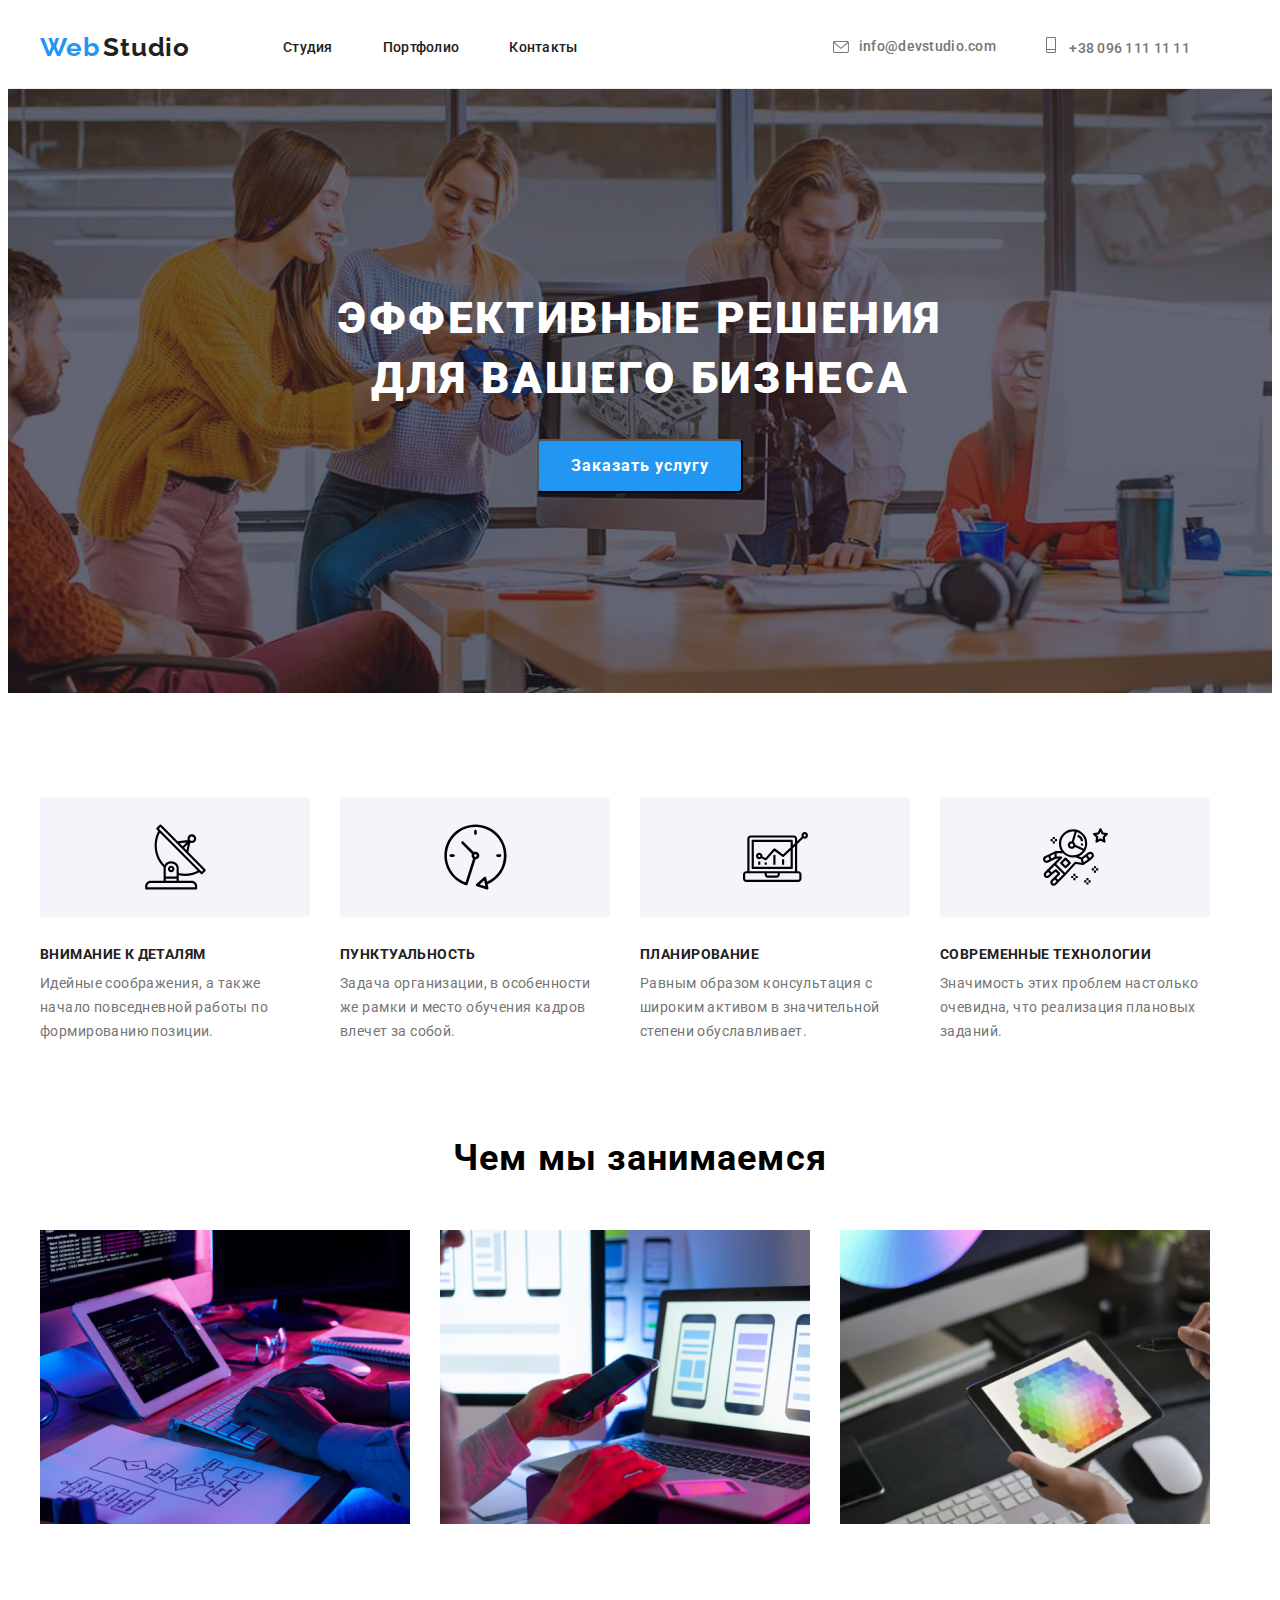
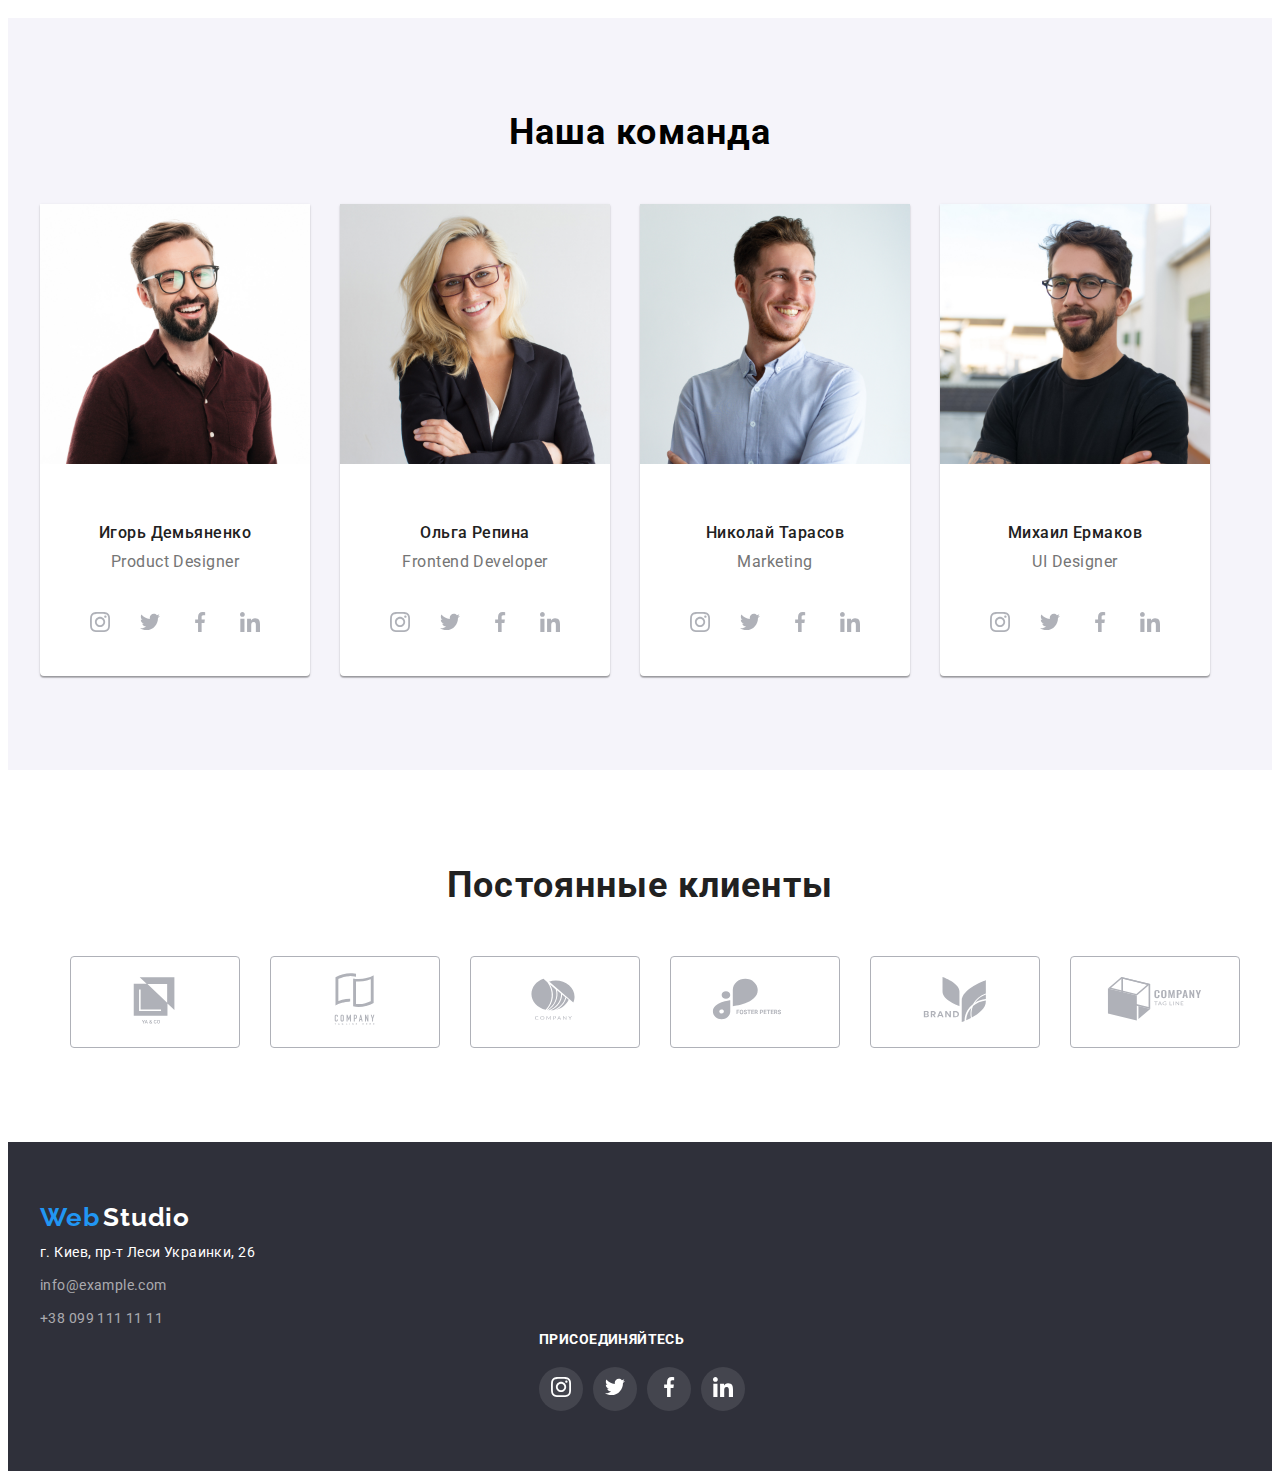
==== index.html @ 41d2df12 "Update index.html" ====
<!DOCTYPE html>
<html lang="en">

<head>
    <meta charset="UTF-8">
    <meta http-equiv="X-UA-Compatible" content="IE=edge">
    <meta name="viewport" content="width=device-width, initial-scale=1.0">
    <title>Document</title>
    <link rel="preconnect" href="https://fonts.googleapis.com">
    <link rel="preconnect" href="https://fonts.gstatic.com" crossorigin>
    <link
        href="https://fonts.googleapis.com/css2?family=Raleway:wght@700&family=Roboto:wght@400;500;700;900&display=swap"
        rel="stylesheet">
    <link rel="stylesheet" href="https://cdnjs.cloudflare.com/ajax/libs/modern-normalize/1.1.0/modern-normalize.min.css"
        integrity="sha512-wpPYUAdjBVSE4KJnH1VR1HeZfpl1ub8YT/NKx4PuQ5NmX2tKuGu6U/JRp5y+Y8XG2tV+wKQpNHVUX03MfMFn9Q=="
        crossorigin="anonymous" referrerpolicy="no-referrer" />
    <link rel="stylesheet" href="./css/styles.css">
</head>

<body>
    <header class="header ">
        <div class="container header-container">
            <nav class="header-nav">
                <a class="link" href="">
                    <div class="header-logo">
                        <span class="header-logo-web">Web</span>
                        <span class="header-logo-studio">Studio</span>
                    </div>
                </a>
                <ul class="header-list list">
                    <li class="header-item"><a class="header-link link" href="">Студия</a></li>
                    <li class="header-item"><a class="header-link link" href="./portfolio.html">Портфолио</a></li>
                    <li class="header-item"><a class="header-link link" href="">Контакты</a></li>
                </ul>

            </nav>
            <ul class="header-contacts-link list">
                <li><a class="header-contacts-link link " href="mailto:info@devstudio.com">
                    <svg class="contact-icon" width="16" height="12">
                        <use href="./images/sprite.svg#icon-mail"></use>
                    </svg>
                    info@devstudio.com</a></li>
                
                <li><a class="header-contacts-link" href="tel:+380961111111"></a>
                    <svg class="contact-icon" width="10" height="16">
                        <use href="./images/sprite.svg#icon-phone"></use>
                    </svg>
                    +38 096 111 11 11</li>
            </ul>
        </div>
    </header>
    <main>
        <section class="hero">
            <div class="container">
            <h1 class="hero-title">Эффективные решения для вашего бизнеса</h1>
            <button class="header-btn btn" type="button">Заказать услугу</button>
            </div>
        </section>

        <section class="section">
            <div class="container">
            <ul class="feature-list list" >
                <li class="feature-item ">
                    <div class="icon-border">
                     <svg class="feature-icon" width="65" height="70">
                      <use href="./images/sprite.svg#icon-antenna"></use>
                       </svg>
                    </div>
                    
                    
                    <h3 class="section-title ">Внимание к деталям</h3>
                    <p class="section-title-list">Идейные соображения, а также начало повседневной работы по
                        формированию позиции.</p>
                </li>
                    
                <li class="feature-item ">
                <div class="icon-border">
                    <svg class="feature-icon" width="65" height="70">
                        <use href="./images/sprite.svg#icon-clock"></use>
                    </svg>
                </div>
                    <h3 class="section-title "">Пунктуальность</h3>
                  <p class=" section-title-list">Задача организации, в особенности же рамки и место обучения кадров
                        влечет за собой.</p>
                </li>
            
                <li class="feature-item ">
                    <div class="icon-border">
                        <svg class="feature-icon" width="65" height="70">
                            <use href="./images/sprite.svg#icon-diagram"></use>
                        </svg>
                    </div>
                    <h3 class="section-title ">Планирование</h3>
                    <p class="section-title-list">Равным образом консультация с широким активом в значительной степени
                        обуславливает.</p>
                </li>
        
                <li class="feature-item ">
                <div class="icon-border">
                    <svg class="feature-icon" width="65" height="70">
                        <use href="./images/sprite.svg#icon-astronaut"></use>
                    </svg>
                </div>
                    <h3 class="section-title ">Современные технологии</h3>
                    <p class="section-title-list">Значимость этих проблем настолько очевидна, что реализация плановых
                        заданий.</p>
                </li>
            </ul>
            </div>
        </section>

        <section class="advant">
            <div class="container">
            <h2 class="advant-title">Чем мы занимаемся</h2>
            <ul class="advant-list list">
                <li class="advant-item"><img src="./images/pagelaptop.jpg" alt="Печатание на клавитуре" width="370"></li>
                <li class="advant-item"><img src="./images/pagephone.jpg" alt="Телефон в руки рядом с ноутбуком" width="370"></li>
                <li class="advant-item"> <img src="./images/pagetablet.jpg" alt="Работа на планшете" width="370"></li>
            </ul>
            </div>
        </section>

        <section class="empl">
            <div class="container">
            <h2 class="empl-title advant-title">Наша команда</h2>
            <ul class="list employee">
                <li class="empl-element">
                    <img src="./images/ihor.jpg" alt="мужчина в очках" width="270">
                    <div class="team">
                    <h3 class="empl-list">Игорь Демьяненко</h3>
                    <p class="empl-item">Product Designer</p>
                    <ul class="social list">
                        <li class="social-logo"> 
                            <a href="" class="social__link">
                                <svg class="socail-svg " width="20px" height="20px">
                                    <use href="./images/sprite.svg#icon-instagram"></use>
                                </svg>
                            </a>
                        </li>
                        <li class="social-logo">
                            <a href="" class="social__link">
                                <svg class="socail-svg" width="20px" height="20px">
                                    <use href="./images/sprite.svg#icon-twitter"></use>
                                </svg>
                            </a>
                        </li>
                        <li class="social-logo">
                            <a href="" class="social__link">
                                <svg class="socail-svg" width="20px" height="20px">
                                    <use class="social-facebook" href="./images/sprite.svg#icon-facebook"></use>
                                </svg>
                            </a>
                        </li>
                        <li class="social-logo">
                            <a href="" class="social__link">
                                <svg class="socail-svg" width="20px" height="20px">
                                    <use href="./images/sprite.svg#icon-linkedin"></use>
                                </svg>
                            </a>
                        </li>
                    </ul>
                    
                    </div>
                </li>
                <li class="empl-element">
                    <img src="./images/olha.jpg" alt="Женщина в очках" width="270">
                    <div class="team">
                    <h3 class="empl-list">Ольга Репина</h3>
                    <p class="empl-item">Frontend Developer</p>
                    <ul class="social list">
                        <li class="social-logo">
                            <a href="" class="social__link">
                                <svg class="socail-svg " width="20px" height="20px">
                                    <use href="./images/sprite.svg#icon-instagram"></use>
                                </svg>
                            </a>
                        </li>
                        <li class="social-logo">
                            <a href="" class="social__link">
                                <svg class="socail-svg" width="20px" height="20px">
                                    <use href="./images/sprite.svg#icon-twitter"></use>
                                </svg>
                            </a>
                        </li>
                        <li class="social-logo">
                            <a href="" class="social__link">
                                <svg class="socail-svg" width="20px" height="20px">
                                    <use class="social-facebook" href="./images/sprite.svg#icon-facebook"></use>
                                </svg>
                            </a>
                        </li>
                        <li class="social-logo">
                            <a href="" class="social__link">
                                <svg class="socail-svg" width="20px" height="20px">
                                    <use href="./images/sprite.svg#icon-linkedin"></use>
                                </svg>
                            </a>
                        </li>
                    </ul>
                    </div>
                </li>
                <li class="empl-element">

                    <img src="./images/nokolai.jpg" alt="Улыбающийся мужчина" width="270">
                <div class="team">
                    <h3 class="empl-list">Николай Тарасов</h3>
                    <p class="empl-item">Marketing</p>
                    <ul class="social list">
                        <li class="social-logo">
                            <a href="" class="social__link">
                                <svg class="socail-svg " width="20px" height="20px">
                                    <use href="./images/sprite.svg#icon-instagram"></use>
                                </svg>
                            </a>
                        </li>
                        <li class="social-logo">
                            <a href="" class="social__link">
                                <svg class="socail-svg" width="20px" height="20px">
                                    <use href="./images/sprite.svg#icon-twitter"></use>
                                </svg>
                            </a>
                        </li>
                        <li class="social-logo">
                            <a href="" class="social__link">
                                <svg class="socail-svg" width="20px" height="20px">
                                    <use class="social-facebook" href="./images/sprite.svg#icon-facebook"></use>
                                </svg>
                            </a>
                        </li>
                        <li class="social-logo">
                            <a href="" class="social__link">
                                <svg class="socail-svg" width="20px" height="20px">
                                    <use href="./images/sprite.svg#icon-linkedin"></use>
                                </svg>
                            </a>
                        </li>
                    </ul>
                </div>
                </li>
                <li class="empl-element">
                    <img src="./images/mihail.jpg" alt="Мужчина в очках и черной футболке" width="270">
                    <div class="team">
                    <h3 class="empl-list">Михаил Ермаков</h3>
                    <p class="empl-item">UI Designer</p>
                    <ul class="social list">
                        <li class="social-logo">
                            <a href="" class="social__link">
                                <svg class="socail-svg " width="20px" height="20px">
                                    <use href="./images/sprite.svg#icon-instagram"></use>
                                </svg>
                            </a>
                        </li>
                        <li class="social-logo">
                            <a href="" class="social__link">
                                <svg class="socail-svg" width="20px" height="20px">
                                    <use href="./images/sprite.svg#icon-twitter"></use>
                                </svg>
                            </a>
                        </li>
                        <li class="social-logo">
                            <a href="" class="social__link">
                                <svg class="socail-svg" width="20px" height="20px">
                                    <use class="social-facebook" href="./images/sprite.svg#icon-facebook"></use>
                                </svg>
                            </a>
                        </li>
                        <li class="social-logo">
                            <a href="" class="social__link">
                                <svg class="socail-svg" width="20px" height="20px">
                                    <use href="./images/sprite.svg#icon-linkedin"></use>
                                </svg>
                            </a>
                        </li>
                    </ul>
                </div>
                </li>
            </ul>
           </div>
        </section>
           <div class="container">
              <section class="clients">
                <h2 class="clients-title">Постоянные клиенты</h2>
                <ul class="clients-content list">
                <li class="clients-logo">
                    <a href="" class="clients-link">
                        <svg class="icon-logo">
                            <use href="./images/sprite.svg#icon-ya"></use>
                        </svg>
                            </a>
                </li>

                <li class="clients-logo">
                    <a href="" class="clients-link">
                        <svg class="icon-logo">
                            <use href="./images/sprite.svg#icon-company"></use>
                        </svg>
                    </a>
                </li>

                <li class="clients-logo">
                    <a href="" class="clients-link">
                        <svg class="icon-logo">
                            <use href="./images/sprite.svg#icon-company2"></use>
                        </svg>
                    </a>
                </li>

                <li class="clients-logo">
                    <a href="" class="clients-link">
                        <svg class="icon-logo">
                            <use href="./images/sprite.svg#icon-foster"></use>
                        </svg>
                    </a>
                </li>

                <li class="clients-logo">
                    <a href="" class="clients-link">
                        <svg class="icon-logo">
                            <use href="./images/sprite.svg#icon-brand"></use>
                        </svg>
                    </a>
                </li>

                <li class="clients-logo">
                    <a href="" class="clients-link">
                        <svg class="icon-logo">
                            <use href="./images/sprite.svg#icon-tag-line"></use>
                        </svg>
                    </a>
                </li>

                  </ul>
            
           </div>
            
    </main>

    <footer class="footer">
     <div class="container">
        <div class="footer-logo">
        <span class="footer-web">Web</span>
        <span class="footer-studio">Studio</span>
    </div>
        <address>
            <ul class="list">
                <li class="footer-list"><a class="address link" href="" :>г. Киев, пр-т Леси Украинки, 26</a></li>
                <li class="footer-list"><a class="footer-contacts link" href="mailto:info@example.com">info@example.com</a></li>
                <li class="footer-list"><a class="footer-contacts href=" tel:+380991111111">+38 099 111 11 11</a></li>
            </ul>
        </address>
        </div>
        <section class="footer-social">
            <div class="container">
                <h3 class="footer-title">Присоединяйтесь</h3>
                <ul class="footer-social-list list">
                    <li class="footer-item">
                        <a href="" class="social__link">
                            <svg class="footer-svg " width="20px" height="20px">
                                <use href="./images/sprite.svg#icon-instagram"></use>
                            </svg>
                        </a>
                    </li>
                    <li class="footer-item">
                        <a href="" class="social__link">
                            <svg class="footer-svg " width="20px" height="20px">
                                <use href="./images/sprite.svg#icon-twitter"></use>
                            </svg>
                        </a>
                    </li>
                    <li class="footer-item">
                        <a href="" class="social__link">
                            <svg class="footer-svg " width="20px" height="20px">
                                <use href="./images/sprite.svg#icon-facebook"></use>
                            </svg>
                        </a>
                    </li>
                    <li class="footer-item">
                        <a href="" class="social__link">
                            <svg class="footer-svg " width="20px" height="20px">
                                <use href="./images/sprite.svg#icon-linkedin"></use>
                            </svg>
                        </a>
                    </li>
        
        
                </ul>
            </div>
        </section>
    </footer>

</body>

</html>
---- css/styles.css ----
:root {
  --primary-title-color: #ffffff;
  --secondary-title-color: #212121;
  --third-title-color: #2f303a;
  --primary-text-color: #757575;
  --secondary-text-color: #212121;
  --third-text-color: rgba(255, 255, 255, 0.6);
  --accent-color: #2196f3;
}

p,
h1,
h2,
h3,
h4,
h5,
h6 {
  margin: 0;
}

ul {
  margin: 0;
  padding-left: 0;
}

img {
  display: block;
  max-width: 100%;
  height: auto;
}

.btn {
  padding-top: 10px;
  padding-bottom: 10px;
  padding-right: 32px;
  padding-left: 32px;
  font-family: Roboto;
  font-style: normal;
  font-weight: bold;
  font-size: 16px;
  line-height: 1.87;
  text-align: center;
  letter-spacing: 0.06em;
  border-radius: 4px;
}

.link {
  text-decoration: none;
}
.list {
  list-style: none;
}
.container {
  width: 1200px;
  margin: 0 auto;
  padding-left: 15px;
  padding-right: 15px;
}
.header {
  border-bottom: 1px solid #ececec;
  padding-top: 24px;
  padding-bottom: 25px;
}

.header-nav {
  display: flex;
  align-items: center;
}

.header-container {
  display: flex;
  align-items: center;
}

.header-list {
  display: flex;
}

.header-item:not(:last-child) {
  margin-right: 50px;
}

.header-contacts-link {
  display: flex;
  align-items: center;
  margin-right: 50px;
  margin-left: auto;
}

.header-logo {
  margin-right: 93px;
}

.header-logo-web {
  font-family: Raleway;
  font-style: normal;
  font-weight: bold;
  font-size: 26px;
  line-height: 1.19;
  letter-spacing: 0.03em;
  color: var(--accent-color);
}

.header-logo-studio {
  font-family: Raleway;
  font-style: normal;
  font-weight: bold;
  font-size: 26px;
  line-height: 1.19;
  letter-spacing: 0.03em;
  color: var(--secondary-title-color);
}

.header-link:hover {
  color: var(--accent-color);
}

.header-link {
  font-family: Roboto;
  font-style: normal;
  font-weight: 500;
  font-size: 14px;
  line-height: 1.14;
  letter-spacing: 0.02em;
  color: var(--secondary-title-color);
}

.header-contacts-link:hover {
  color: var(--accent-color);
}
.header-contacts-link:focus {
  color: var(--accent-color);
}

.header-contacts-link {
  font-family: Roboto;
  font-style: normal;
  font-weight: 500;
  font-size: 14px;
  line-height: 1.14;
  letter-spacing: 0.02em;
  color: var(--primary-text-color);
}

.contact-icon {
  margin-right: 10px;
  fill: #757575;
}

.contact-icon:hover {
  fill: #2196f3;
}

.hero {
  background-image: linear-gradient(
      rgba(47, 48, 58, 0.4),
      rgba(47, 48, 58, 0.4)
    ),
    url(../images/img.jpg);
  background-repeat: no-repeat;
  background-position: center;
  background-size: cover;
  text-align: center;
  padding-top: 200px;
  padding-bottom: 200px;
}

.hero-title {
  text-align: center;
  font-weight: 900;
  max-width: 696px;
  font-family: Roboto;
  font-style: normal;
  font-size: 44px;
  line-height: 1.36;
  letter-spacing: 0.06em;
  text-transform: uppercase;
  color: var(--primary-title-color);
}

.hero-title {
  margin: 0 auto;
  margin-bottom: 30px;
}

.header-btn {
  font-weight: 700px;
  color: var(--primary-title-color);
  background-color: var(--accent-color);
  padding: 10px 32px;
  display: inline-block;
  align-items: center;
  text-align: center;
  margin: 0 auto;
}

.section {
  padding-top: 94px;
  padding-bottom: 94px;
}

.feature-list {
  display: flex;
  align-items: center;
}

.feature-item {
  margin-right: 30px;
  width: 270px;
  margin-top: 10px;
}

.icon-border {
  width: 270px;
  height: 120px;
  background: #f5f4fa;
  border-radius: 4px;
}

.advant {
  padding-bottom: 94px;
}

.advant-title {
  margin-bottom: 50px;
}
.advant-list {
  display: flex;
}

.advant-item {
  margin-right: 30px;
}
.advant-item:nth(:last-child) {
  margin-right: 30px;
}

.section-title {
  font-family: Roboto;
  font-style: normal;
  font-weight: bold;
  font-size: 14px;
  line-height: 1.14;
  letter-spacing: 0.03em;
  text-transform: uppercase;
  color: var(--secondary-title-color);
  margin-right: 30px;
  margin-top: 30px;
}

.section-title-list {
  margin-top: 10px;
  font-family: Roboto;
  font-style: normal;
  font-weight: normal;
  font-size: 14px;
  line-height: 1.71;
  letter-spacing: 0.03em;
  color: var(--primary-text-color);
}

.advant-title {
  font-family: Roboto;
  font-style: normal;
  font-weight: bold;
  font-size: 36px;
  line-height: 1.16;
  text-align: center;
  letter-spacing: 0.03em;
}

.empl {
  background-color: #f5f4fa;
  padding-top: 94px;
  padding-bottom: 94px;
}

.empl-list {
  font-family: Roboto;
  font-style: normal;
  font-weight: 500;
  font-size: 16px;
  line-height: 1.18;
  letter-spacing: 0.03em;
  color: var(--secondary-title-color);
}

.empl-item {
  font-family: Roboto;
  font-style: normal;
  font-weight: normal;
  font-size: 16px;
  line-height: 1.18;
  letter-spacing: 0.03em;
  color: var(--primary-text-color);
}

.employee {
  display: flex;
}

.empl-element {
  margin-right: 30px;
  box-shadow: 0px 2px 1px rgba(0, 0, 0, 0.2), 0px 1px 1px rgba(0, 0, 0, 0.14),
    0px 1px 3px rgba(0, 0, 0, 0.12);
  background-color: #fff;
  border-radius: 0px 0px 4px 4px;
}

.team {
  padding-top: 30px;
  padding-bottom: 30px;
}

.empl-list {
  text-align: center;
  margin-top: 30px;
}

.empl-item {
  text-align: center;
  margin-top: 10px;
  padding-bottom: 30px;
}

.social {
  display: flex;
  justify-content: space-evenly;
  padding-left: 32px;
  padding-right: 32px;
}

.social-logo {
  align-items: center;
  justify-content: center;
  display: flex;
  width: 44px;
  height: 44px;
}

.socail-svg {
  fill: #afb1b8;
}

.social-logo:hover {
  border-radius: 50%;
  background-color: var(--accent-color);
}

.socail-svg:hover {
  fill: #ffffff;
}

.clients {
  margin-top: 94px;
  margin-bottom: 94px;
}

.clients-title {
  font-family: Roboto;
  font-style: normal;
  color: #212121;
  font-weight: bold;
  font-size: 36px;
  line-height: 42px;
  text-align: center;
  letter-spacing: 0.03em;
  margin-bottom: 50px;
}

.clients-content {
  display: flex;
  margin-bottom: 94px;
}

.clients-logo {
  display: flex;
  align-items: center;
  justify-content: center;
  border: 1px solid #afb1b8;
  box-sizing: border-box;
  border-radius: 4px;
  margin-left: 30px;
  width: 170px;
  height: 92px;
}
.clients-logo first-child {
  margin-left: 0px;
}

.clients-logo:hover {
  border: 1px solid #2196f3;
}

.clients-logo:focus {
  border: 1px solid #2196f3;
}

.icon-border {
  display: flex;
  align-items: center;
  justify-content: center;
}

.icon-logo {
  fill: #afb1b8;
  width: 106px;
  height: 60px;
  height: 50%;
}

.icon-logo:hover {
  fill: #2196f3;
}

.footer-web {
  font-family: Raleway;
  font-style: normal;
  font-weight: bold;
  font-size: 26px;
  line-height: 1.19;
  letter-spacing: 0.03em;
  color: var(--accent-color);
}

.footer-studio {
  font-family: Raleway;
  font-style: normal;
  font-weight: bold;
  font-size: 26px;
  line-height: 1.19;
  letter-spacing: 0.03em;
  color: var(--primary-title-color);
}

.footer {
  background-color: var(--third-title-color);
}
.footer {
  padding-top: 60px;
  padding-bottom: 60px;
}

.footer-list {
  margin-top: 9px;
}

.address {
  font-family: Roboto;
  font-style: normal;
  font-weight: normal;
  font-size: 14px;
  line-height: 1.71;
  letter-spacing: 0.03em;
  color: var(--primary-title-color);
}

.footer-contacts {
  font-family: Roboto;
  font-style: normal;
  font-weight: normal;
  font-size: 14px;
  line-height: 1.71;
  letter-spacing: 0.03em;
  color: var(--third-text-color);
}

.header-btn-list {
  text-align: center;
}

.btn-list:hover {
  background-color: var(--accent-color);
  color: var(--primary-title-color);
  box-shadow: 0px 3px 1px rgba(0, 0, 0, 0.1), 0px 1px 2px rgba(0, 0, 0, 0.08),
    0px 2px 2px rgba(0, 0, 0, 0.12);
}
.btn-list:focus {
  background-color: var(--accent-color);
  color: var(--primary-title-color);
  box-shadow: 0px 3px 1px rgba(0, 0, 0, 0.1), 0px 1px 2px rgba(0, 0, 0, 0.08),
    0px 2px 2px rgba(0, 0, 0, 0.12);
}

.btn-list {
  font-family: Roboto;
  font-style: normal;
  font-weight: 500;
  font-size: 16px;
  line-height: 1.62;
  text-align: center;
  letter-spacing: 0.03em;
  color: var(--secondary-title-color);
  padding: 6px 22px;
  border: none;
}

.portfolio-page {
  padding-top: 94px;
  padding-bottom: 50px;
}

.portfolio {
  display: flex;
  align-items: center;
  justify-content: center;
  margin-bottom: 50px;
}

.portfolio-item {
  margin-right: 8px;
  background-color: var(--accent-color);
  border-radius: 4px;
}

.project-title {
  font-family: Roboto;
  font-style: normal;
  font-weight: bold;
  font-size: 18px;
  line-height: 2;
  letter-spacing: 0.06em;
  color: var(--secondary-title-color);
}

.project-item {
  font-family: Roboto;
  font-style: normal;
  font-weight: normal;
  font-size: 16px;
  line-height: 1.87;
  letter-spacing: 0.03em;
  color: var(--primary-text-color);
}

.project-list {
  display: flex;
  flex-wrap: wrap;
  padding-bottom: 94px;
}

.project-list-item {
  flex-basis: auto;
  margin-right: 30px;
  margin-bottom: 30px;
}

.project-list-item:nth-child(3n) {
  margin-right: 0;
}

.project-list-item:nth-last-child(-n + 3) {
  margin-bottom: 0;
}

.project-list-item:hover {
  box-shadow: 0px 1px 1px rgba(0, 0, 0, 0.12), 0px 4px 4px rgba(0, 0, 0, 0.06),
    1px 4px 6px rgba(0, 0, 0, 0.16);
}

.projects-content {
  padding: 20px 24px;
  border: 1px solid #eeeeee;
}

.footer-social {
  padding-left: 516px;
}

.footer-social-list {
  display: flex;
}

.footer-title {
  color: #ffffff;
  font-family: Roboto;
  font-style: normal;
  font-weight: bold;
  font-size: 14px;
  line-height: 16px;
  letter-spacing: 0.03em;
  text-transform: uppercase;
  margin: 0;
  padding-bottom: 20px;
}

.footer-item {
  display: flex;
  justify-content: center;
  align-items: center;
  width: 44px;
  height: 44px;
  border-radius: 50%;
  margin-right: 10px;
  background-color: rgba(255, 255, 255, 0.1);
}

.footer-svg {
  width: 20px;
  height: 20px;
  fill: #ffffff;
}

.footer-item:hover {
  background-color: var(--accent-color);
}

.footer-item:focus {
  background-color: var(--accent-color);
}
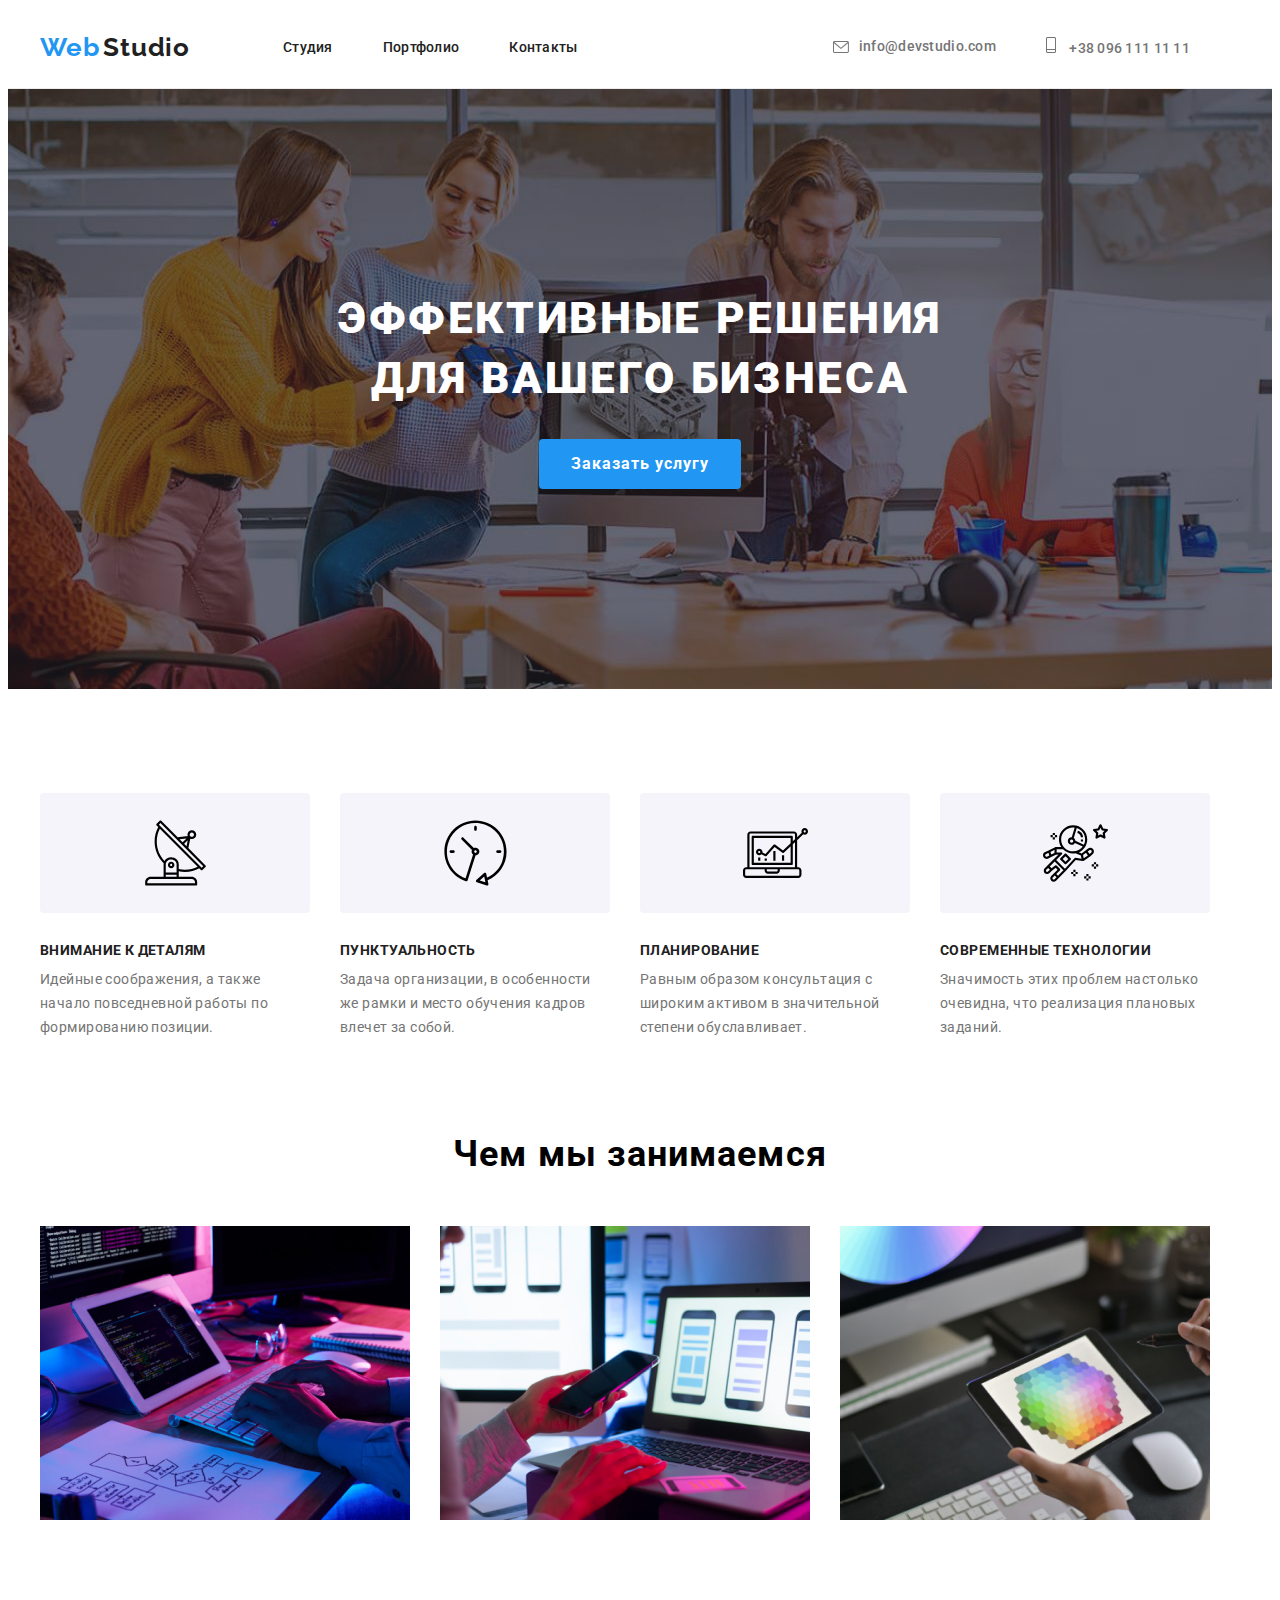
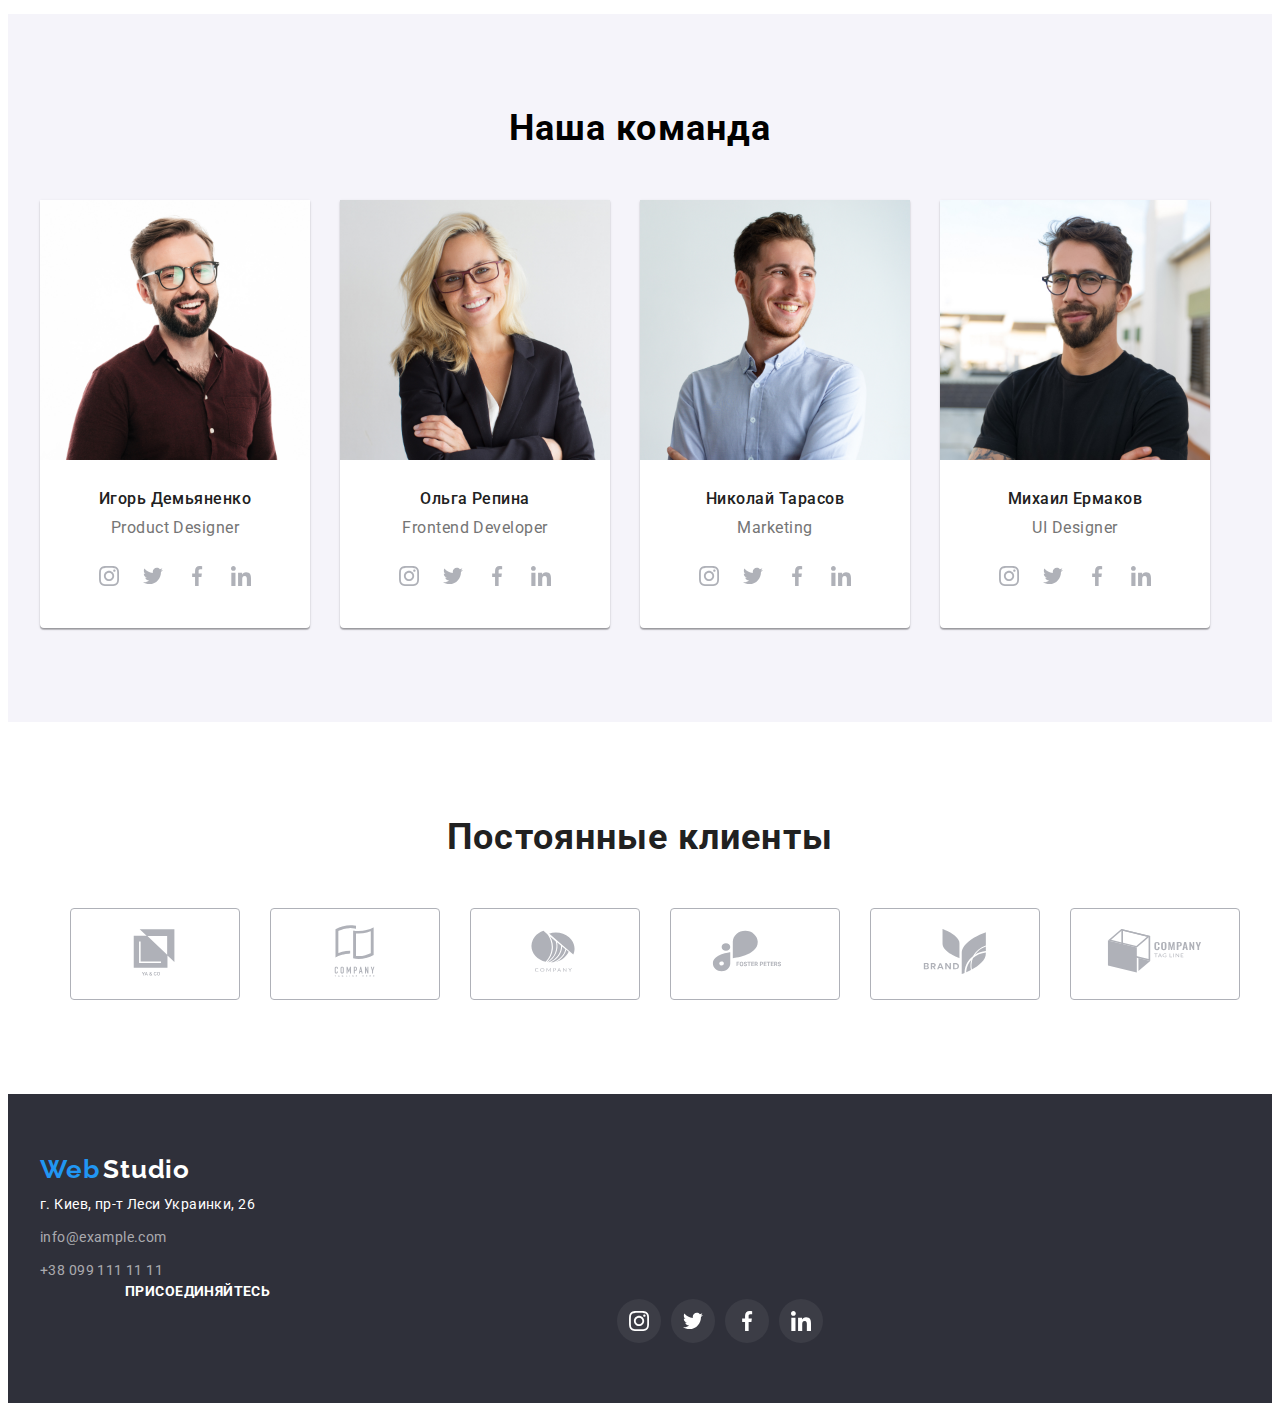
==== commit 30aa1586: "Добавляет див в футер" ====
--- a/index.html
+++ b/index.html
@@ -340,7 +340,7 @@
         <div class="footer-logo">
         <span class="footer-web">Web</span>
         <span class="footer-studio">Studio</span>
-    </div>
+    
         <address>
             <ul class="list">
                 <li class="footer-list"><a class="address link" href="" :>г. Киев, пр-т Леси Украинки, 26</a></li>
@@ -349,7 +349,7 @@
             </ul>
         </address>
         </div>
-        <section class="footer-social">
+        <div class="footer-social">
             <div class="container">
                 <h3 class="footer-title">Присоединяйтесь</h3>
                 <ul class="footer-social-list list">
@@ -385,7 +385,8 @@
         
                 </ul>
             </div>
-        </section>
+        </div>
+        </div>
     </footer>
 
 </body>
--- a/css/styles.css
+++ b/css/styles.css
@@ -186,12 +186,14 @@
 .header-btn {
   font-weight: 700px;
   color: var(--primary-title-color);
-  background-color: var(--accent-color);
+  background: var(--accent-color);
   padding: 10px 32px;
   display: inline-block;
   align-items: center;
   text-align: center;
   margin: 0 auto;
+  border-radius: 4px;
+  border: none;
 }
 
 .section {
@@ -314,20 +316,21 @@
 
 .empl-list {
   text-align: center;
-  margin-top: 30px;
 }
 
 .empl-item {
   text-align: center;
   margin-top: 10px;
-  padding-bottom: 30px;
+  p
 }
 
 .social {
-  display: flex;
-  justify-content: space-evenly;
+  align-items: center;
+  display: flex;
+  justify-content: center;
   padding-left: 32px;
   padding-right: 32px;
+  padding-top: 16px;
 }
 
 .social-logo {
@@ -413,6 +416,13 @@
   fill: #2196f3;
 }
 
+.footer {
+  display: flex;
+  
+}
+
+
+
 .footer-web {
   font-family: Raleway;
   font-style: normal;
@@ -564,11 +574,16 @@
 }
 
 .footer-social {
-  padding-left: 516px;
+  padding-left: 70px;
 }
 
 .footer-social-list {
   display: flex;
+  padding: 0;
+  margin-top: 0;
+  list-style: none;
+justify-content: center;
+  align-items: center;
 }
 
 .footer-title {
@@ -580,31 +595,41 @@
   line-height: 16px;
   letter-spacing: 0.03em;
   text-transform: uppercase;
-  margin: 0;
-  padding-bottom: 20px;
+  
+  
 }
 
 .footer-item {
-  display: flex;
-  justify-content: center;
-  align-items: center;
   width: 44px;
   height: 44px;
-  border-radius: 50%;
   margin-right: 10px;
-  background-color: rgba(255, 255, 255, 0.1);
+  
 }
 
 .footer-svg {
-  width: 20px;
-  height: 20px;
-  fill: #ffffff;
+  
+  fill: currentColor;
 }
 
 .footer-item:hover {
   background-color: var(--accent-color);
+  border-radius: 50%;
+  
 }
 
 .footer-item:focus {
   background-color: var(--accent-color);
 }
+
+.social__link {
+  width: 44px;
+  height: 44px;
+  display: flex;
+  border-radius: 50%;
+  color: #ffffff;
+  background-color: #ffffff10;
+  align-items: center;
+  justify-content: center;
+}
+
+
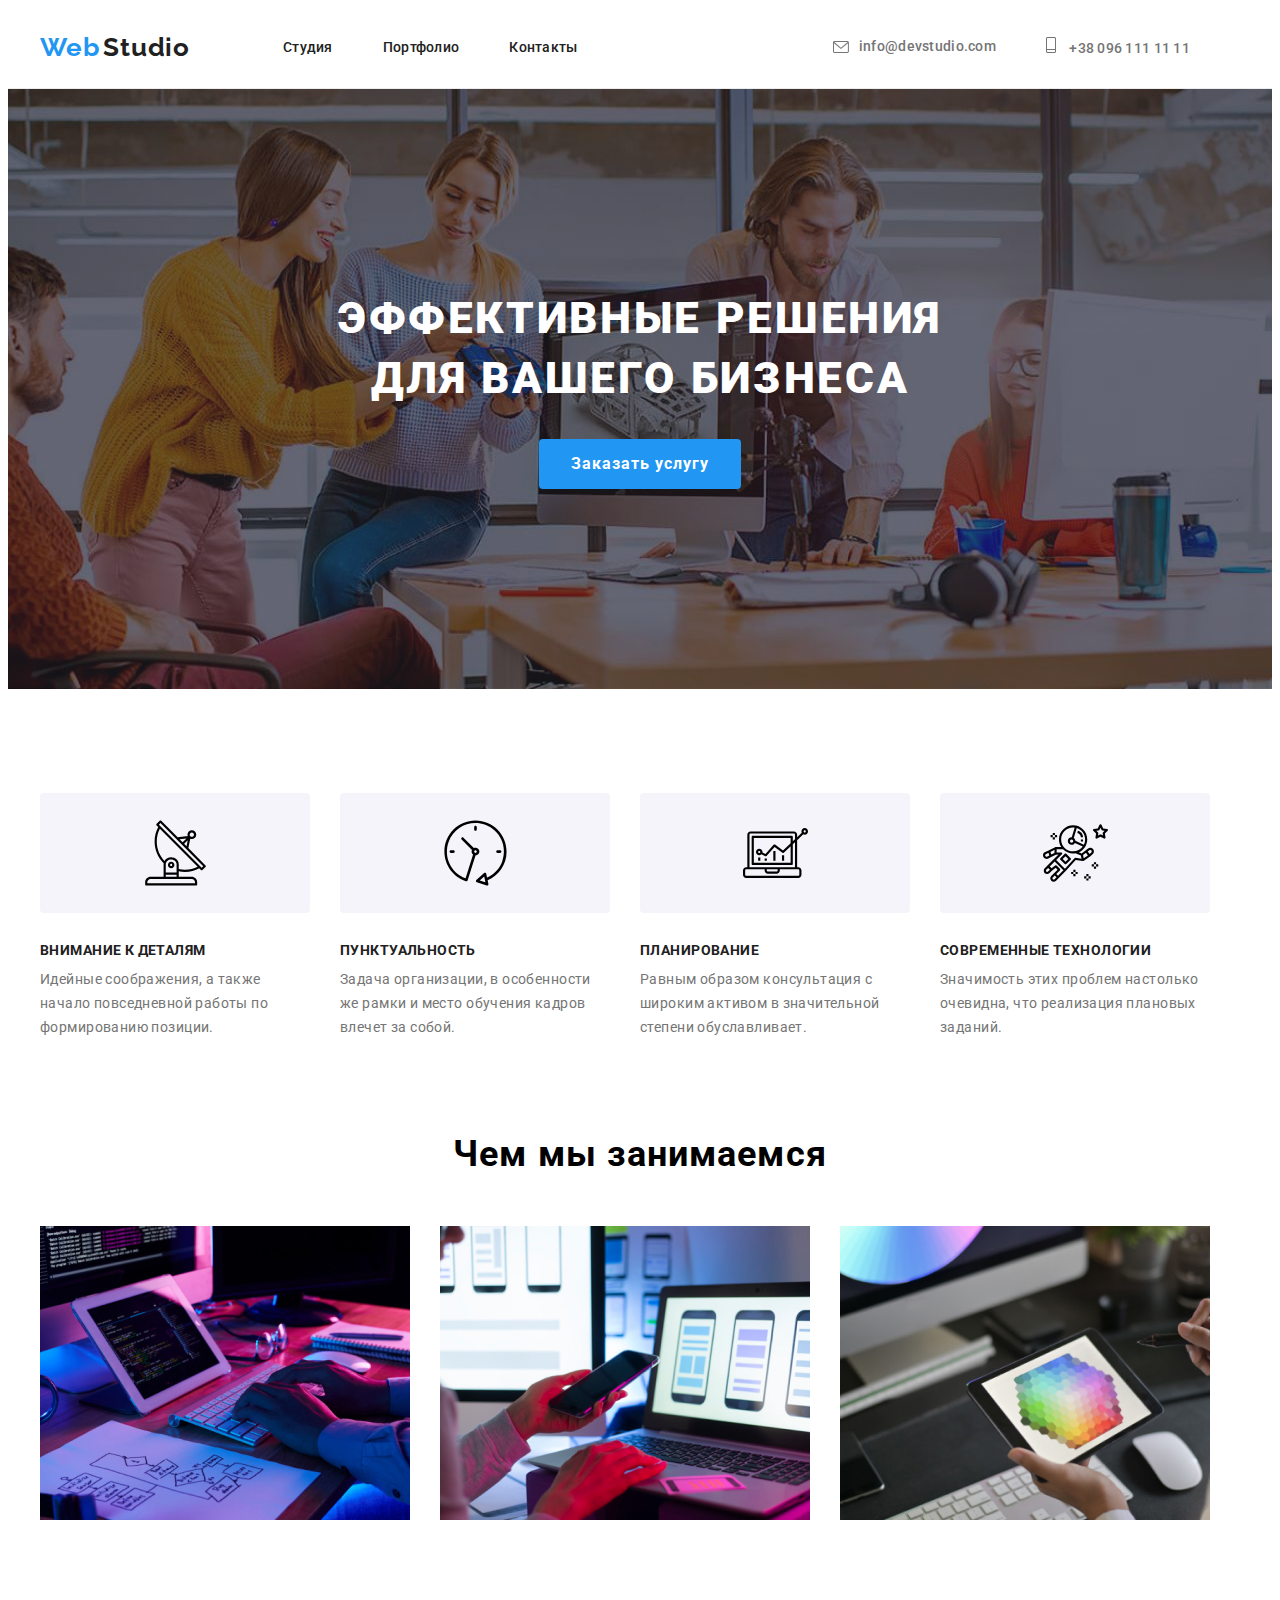
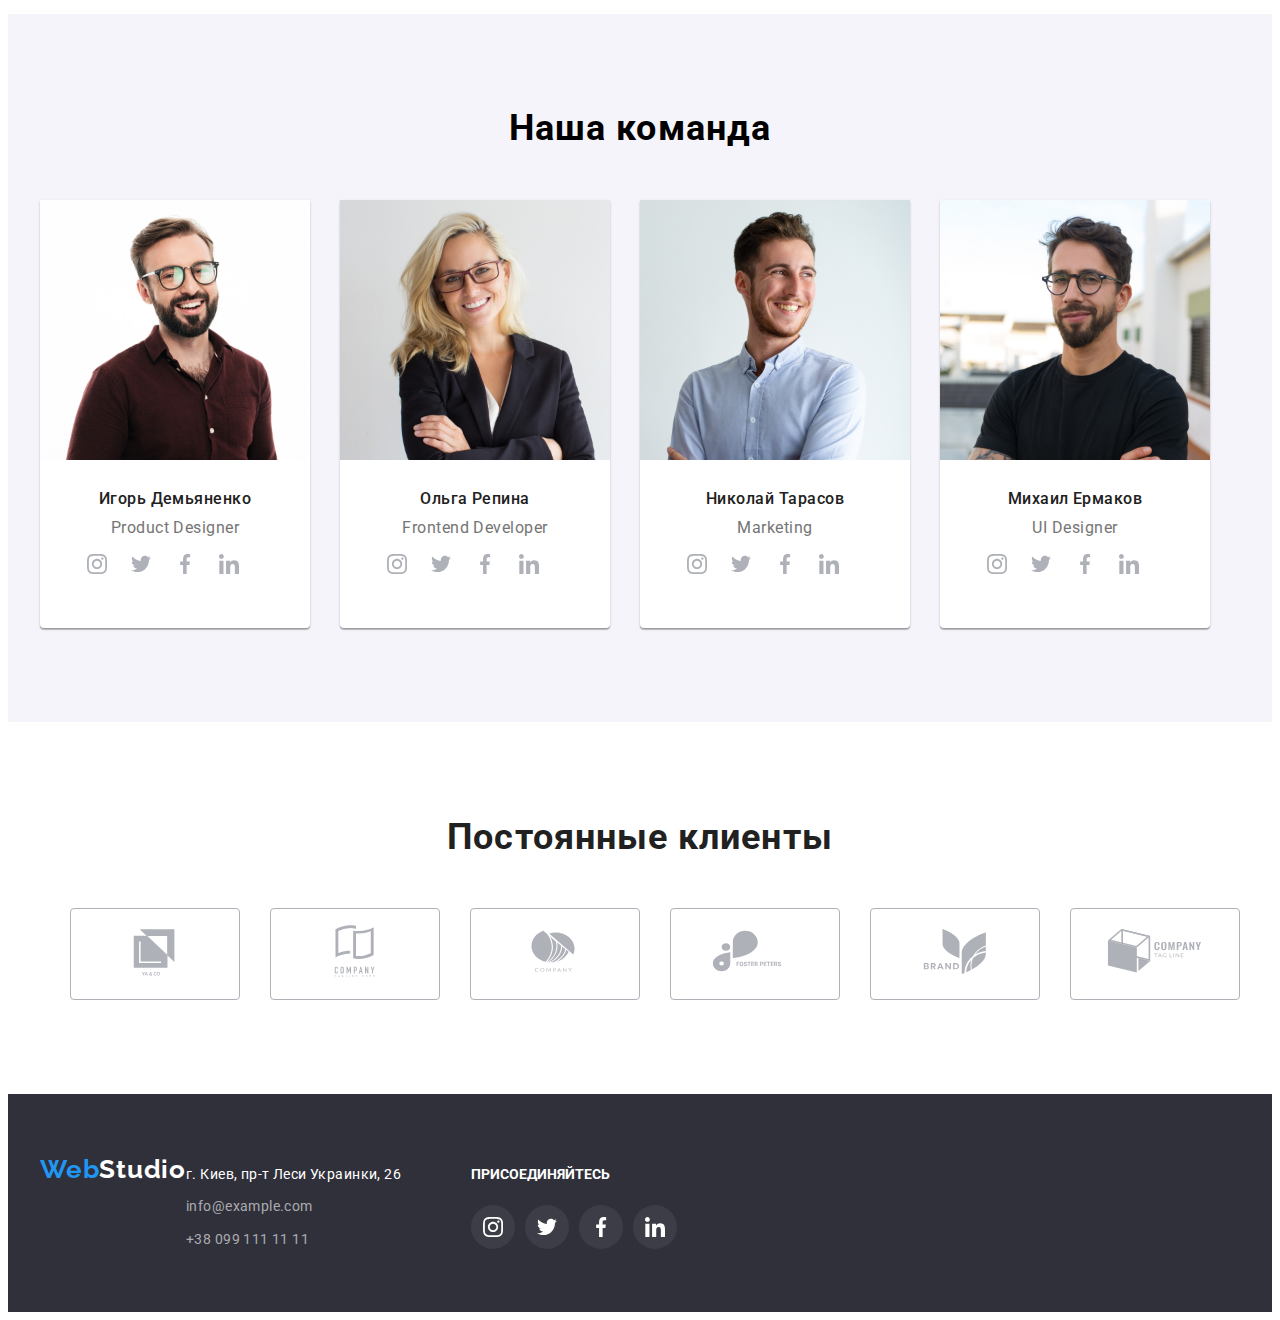
==== commit 130aacd0: "Исправляет иконки в футере" ====
--- a/index.html
+++ b/index.html
@@ -348,10 +348,10 @@
                 <li class="footer-list"><a class="footer-contacts href=" tel:+380991111111">+38 099 111 11 11</a></li>
             </ul>
         </address>
-        </div>
+        
         <div class="footer-social">
-            <div class="container">
-                <h3 class="footer-title">Присоединяйтесь</h3>
+            
+                <p class="footer-title">Присоединяйтесь</p>
                 <ul class="footer-social-list list">
                     <li class="footer-item">
                         <a href="" class="social__link">
@@ -384,7 +384,8 @@
         
         
                 </ul>
-            </div>
+            
+        </div>
         </div>
         </div>
     </footer>
--- a/css/styles.css
+++ b/css/styles.css
@@ -417,11 +417,16 @@
 }
 
 .footer {
-  display: flex;
-  
-}
-
-
+ padding-top: 60px;
+  padding-bottom: 60px;
+}
+
+.footer-logo {
+  display: flex;
+  margin: 0;
+  padding: 0;
+  list-style: none;
+}
 
 .footer-web {
   font-family: Raleway;
@@ -574,7 +579,8 @@
 }
 
 .footer-social {
-  padding-left: 70px;
+   margin-left: 70px;
+  width: 206px;
 }
 
 .footer-social-list {
@@ -582,18 +588,18 @@
   padding: 0;
   margin-top: 0;
   list-style: none;
-justify-content: center;
+  justify-content: space-between;
   align-items: center;
 }
 
 .footer-title {
   color: #ffffff;
   font-family: Roboto;
-  font-style: normal;
-  font-weight: bold;
+  padding: 20px 0px 10px 0px;
+  margin-bottom: 20px;
+  font-weight: 700;
   font-size: 14px;
-  line-height: 16px;
-  letter-spacing: 0.03em;
+  line-height: 1.14px;
   text-transform: uppercase;
   
   
@@ -602,12 +608,11 @@
 .footer-item {
   width: 44px;
   height: 44px;
-  margin-right: 10px;
   
 }
 
 .footer-svg {
-  
+ margin: 12px 0px 0px 12px;
   fill: currentColor;
 }
 
@@ -624,12 +629,13 @@
 .social__link {
   width: 44px;
   height: 44px;
-  display: flex;
+  display: block;
   border-radius: 50%;
   color: #ffffff;
   background-color: #ffffff10;
-  align-items: center;
-  justify-content: center;
-}
-
-
+}
+
+.social__link:hover {
+  color: #ffffff;
+  background-color: var(--accent-color);
+}
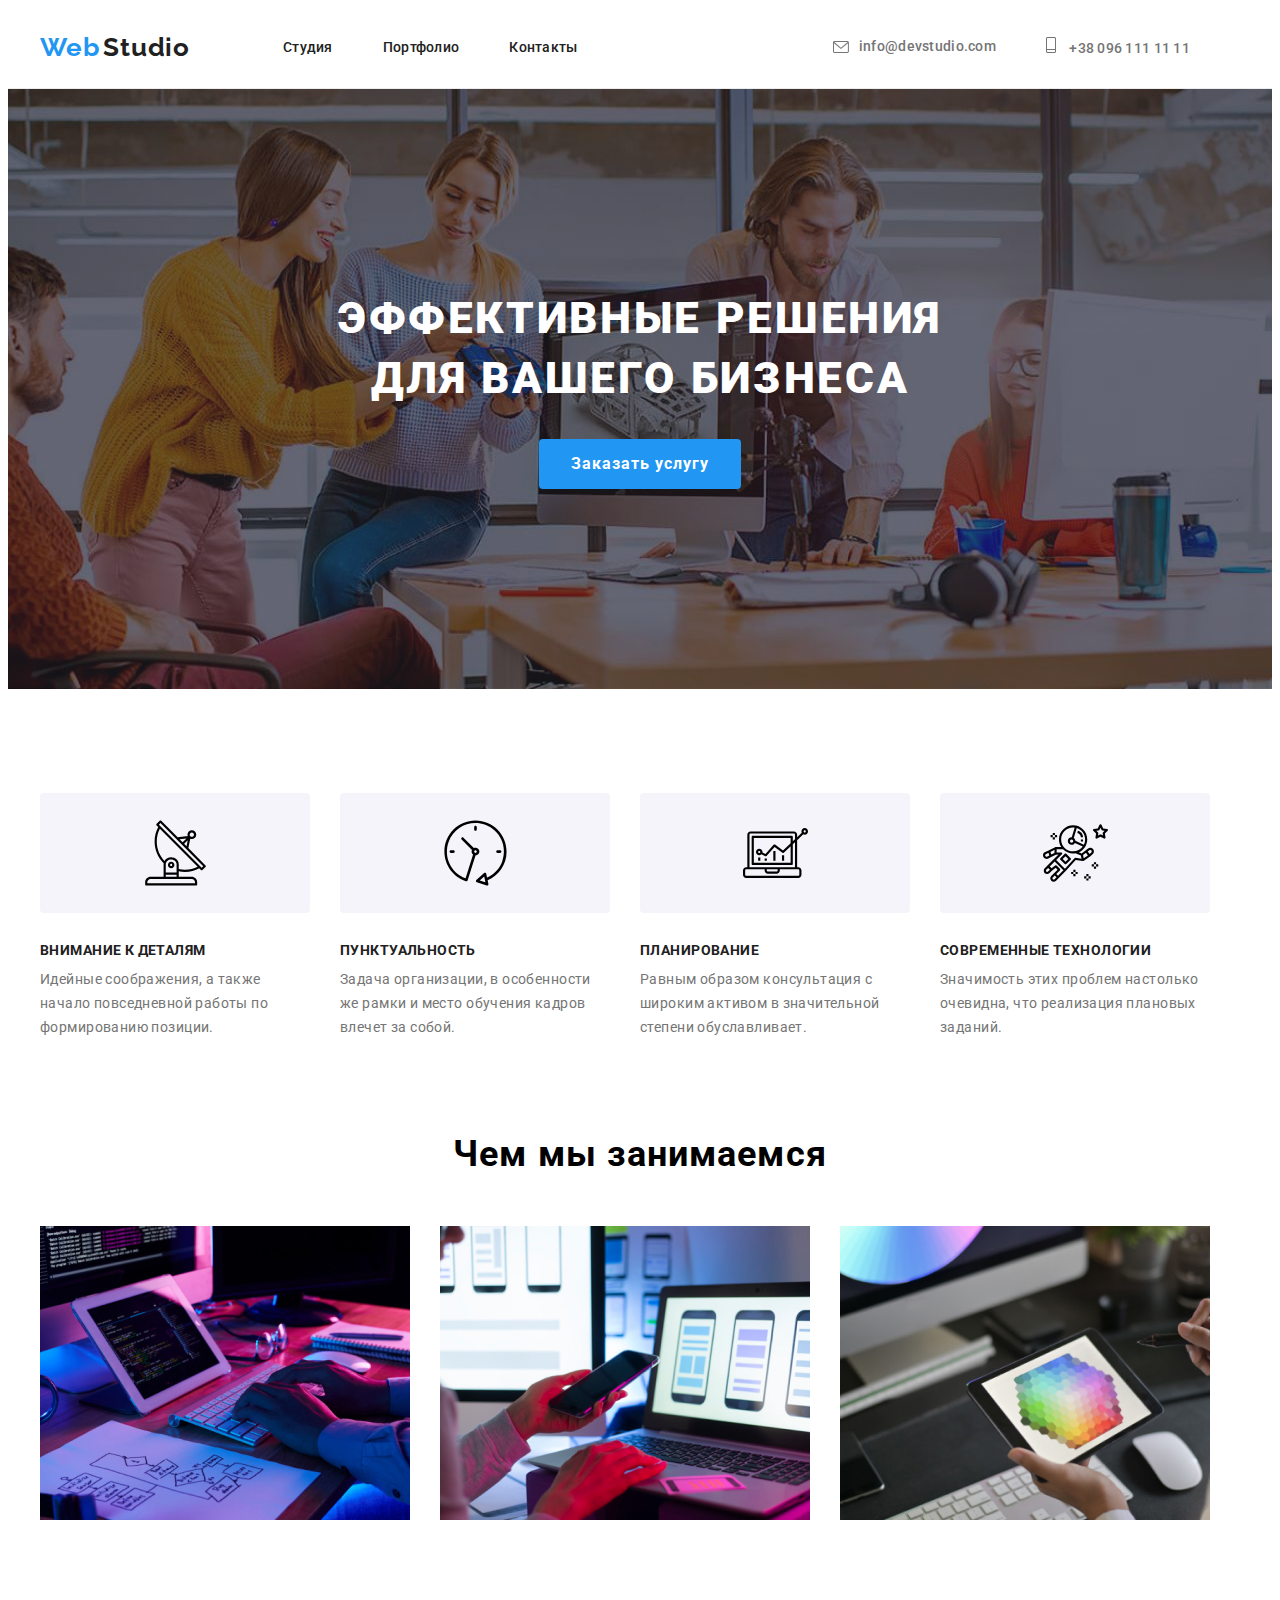
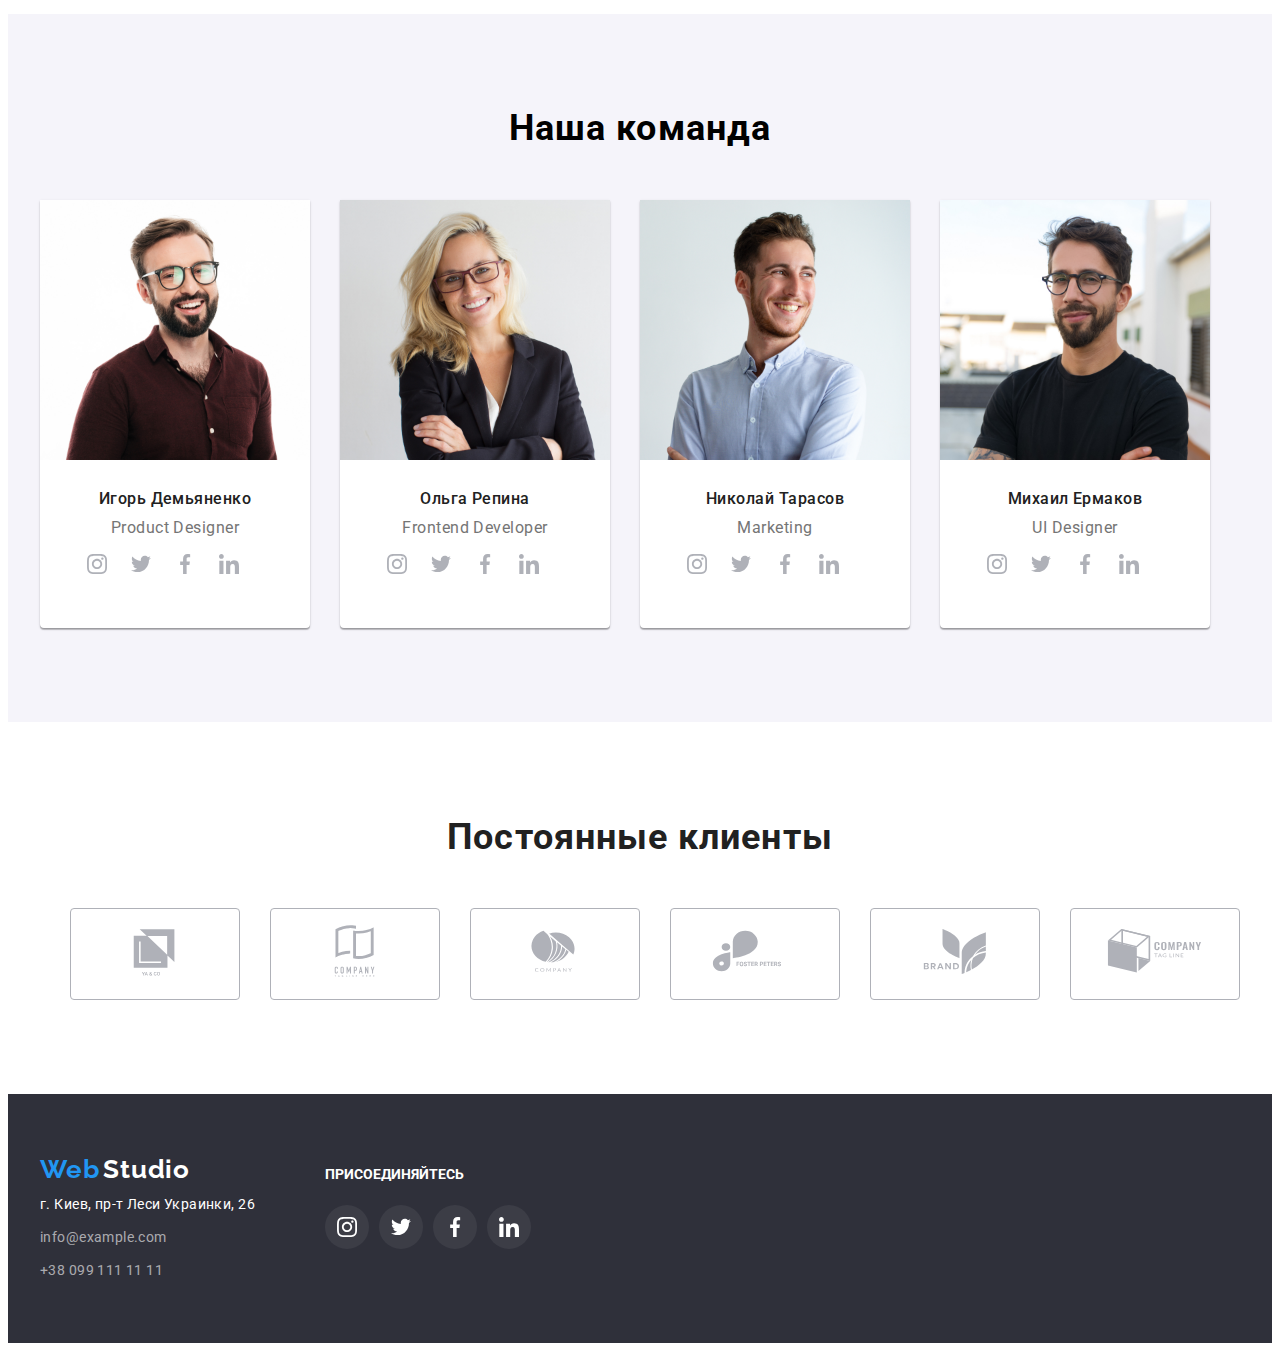
==== commit fcc4df90: "Ставит на место адрес в футере" ====
--- a/index.html
+++ b/index.html
@@ -338,8 +338,11 @@
     <footer class="footer">
      <div class="container">
         <div class="footer-logo">
+            <div>
+            <div>
         <span class="footer-web">Web</span>
         <span class="footer-studio">Studio</span>
+        </div>
     
         <address>
             <ul class="list">
@@ -348,7 +351,7 @@
                 <li class="footer-list"><a class="footer-contacts href=" tel:+380991111111">+38 099 111 11 11</a></li>
             </ul>
         </address>
-        
+        </div>
         <div class="footer-social">
             
                 <p class="footer-title">Присоединяйтесь</p>
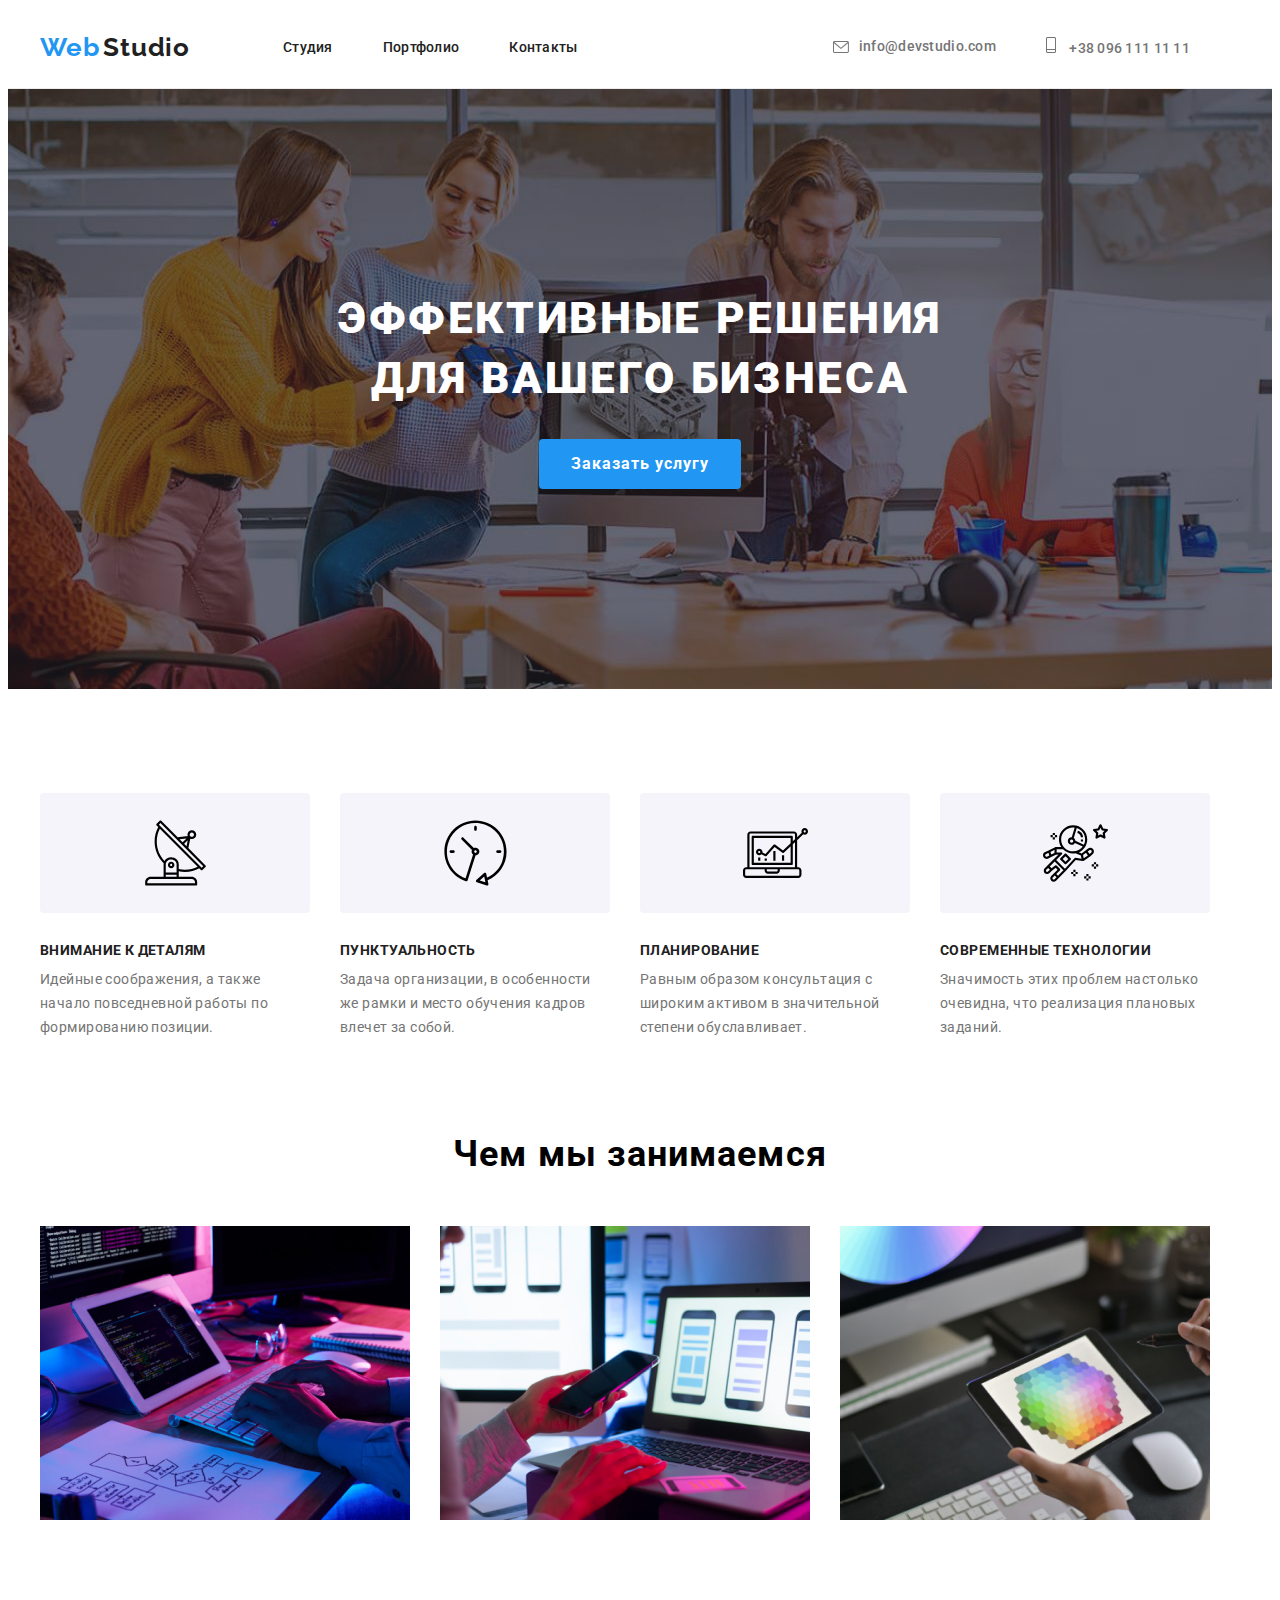
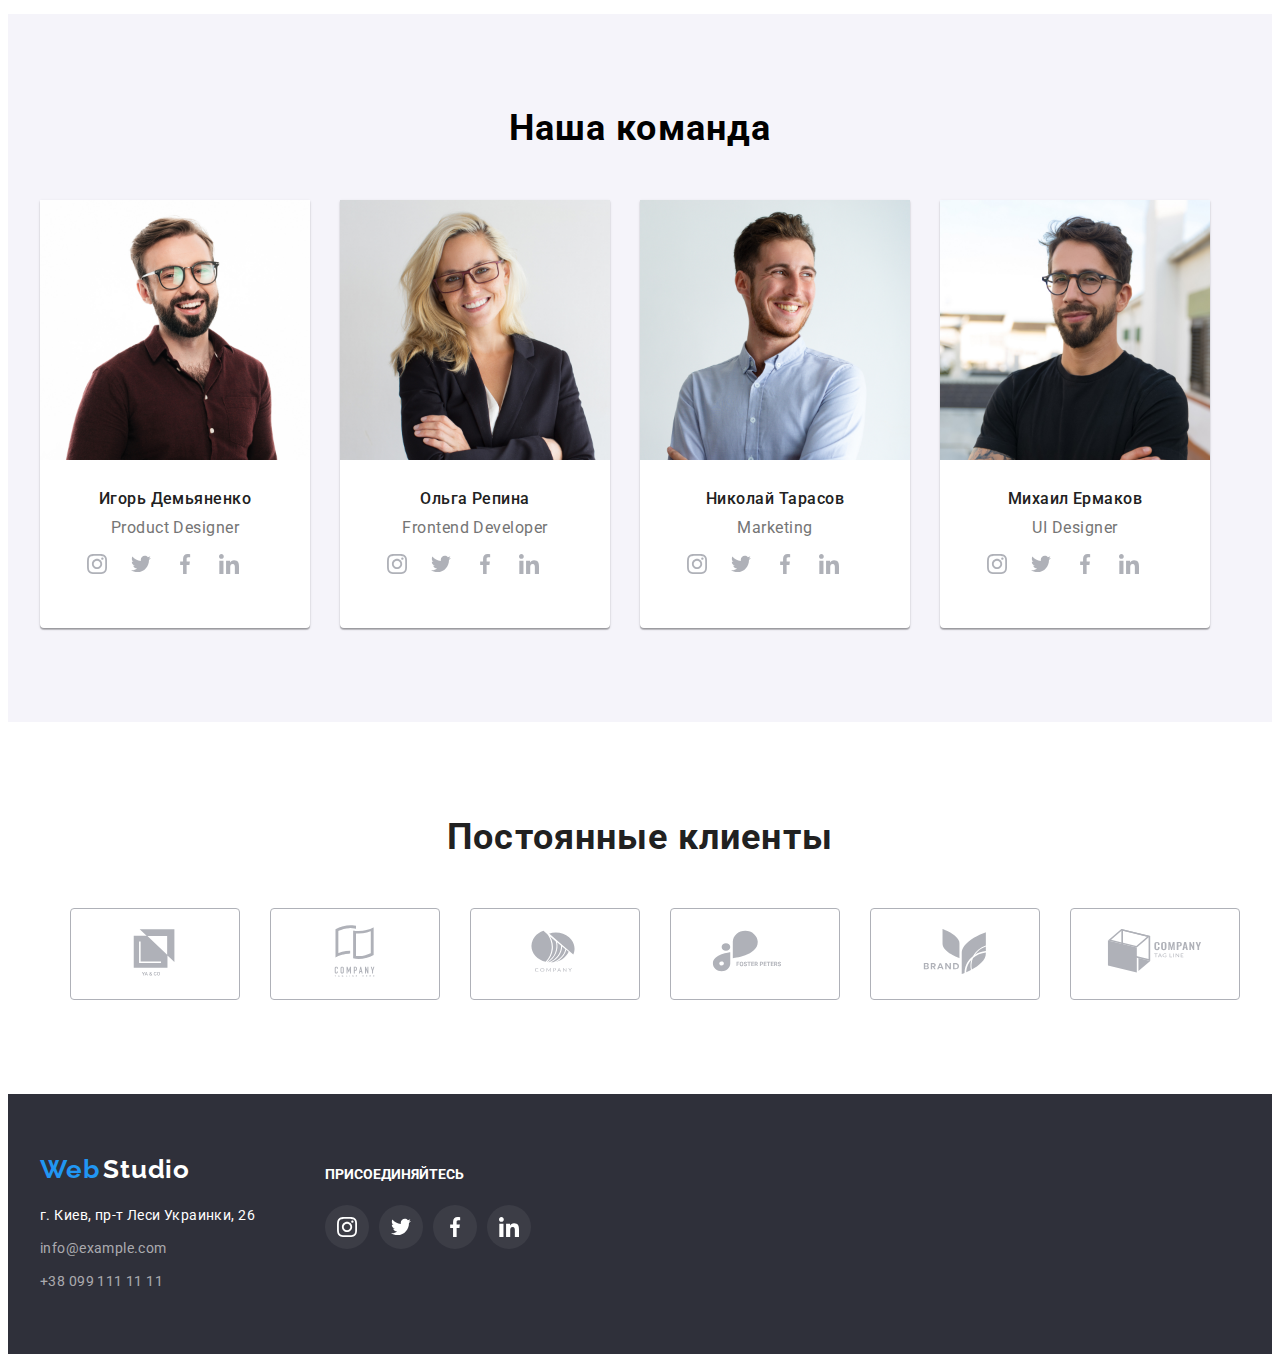
==== commit feb4a696: "Исправляет позицию адреса в футере" ====
--- a/index.html
+++ b/index.html
@@ -344,8 +344,8 @@
         <span class="footer-studio">Studio</span>
         </div>
     
-        <address>
-            <ul class="list">
+        <address class="footer-adress" >
+            <ul class=" list">
                 <li class="footer-list"><a class="address link" href="" :>г. Киев, пр-т Леси Украинки, 26</a></li>
                 <li class="footer-list"><a class="footer-contacts link" href="mailto:info@example.com">info@example.com</a></li>
                 <li class="footer-list"><a class="footer-contacts href=" tel:+380991111111">+38 099 111 11 11</a></li>
--- a/css/styles.css
+++ b/css/styles.css
@@ -426,6 +426,7 @@
   margin: 0;
   padding: 0;
   list-style: none;
+  
 }
 
 .footer-web {
@@ -468,6 +469,10 @@
   line-height: 1.71;
   letter-spacing: 0.03em;
   color: var(--primary-title-color);
+}
+
+.footer-adress {
+  margin-top: 20px;
 }
 
 .footer-contacts {
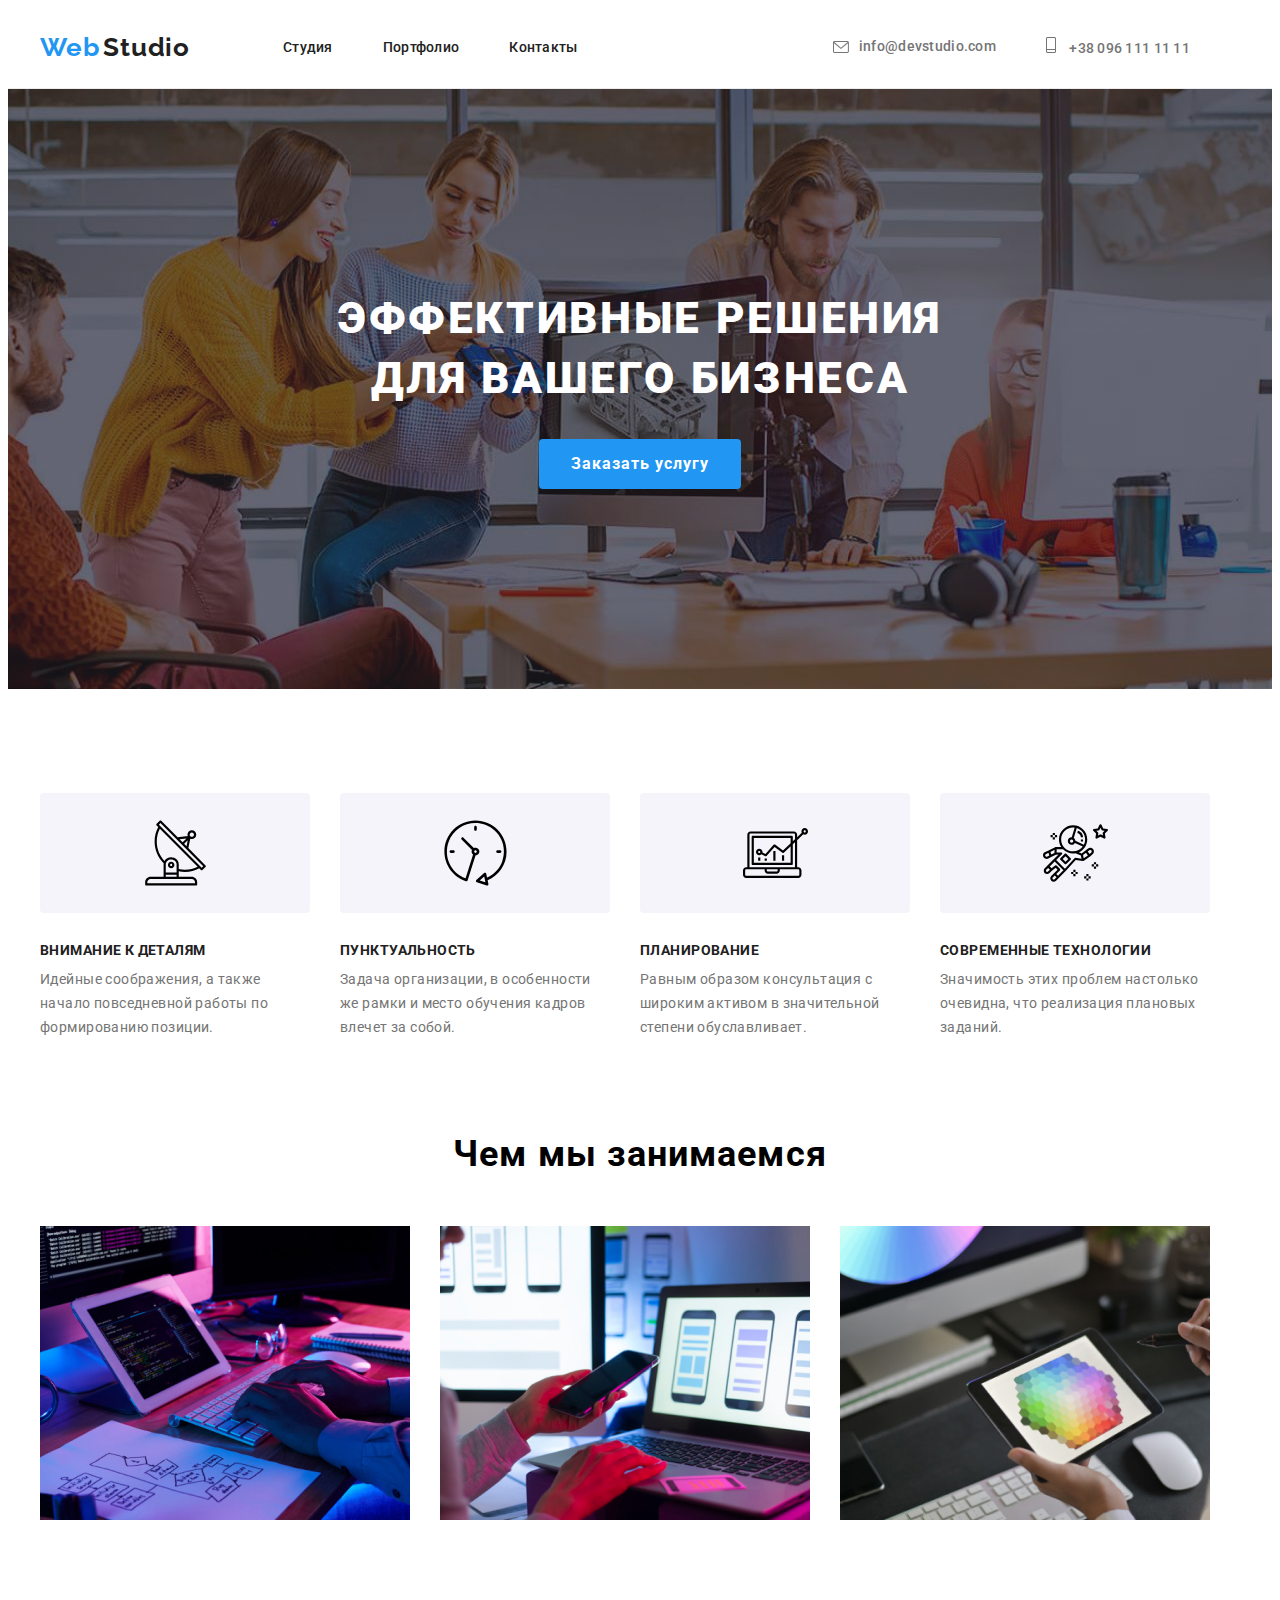
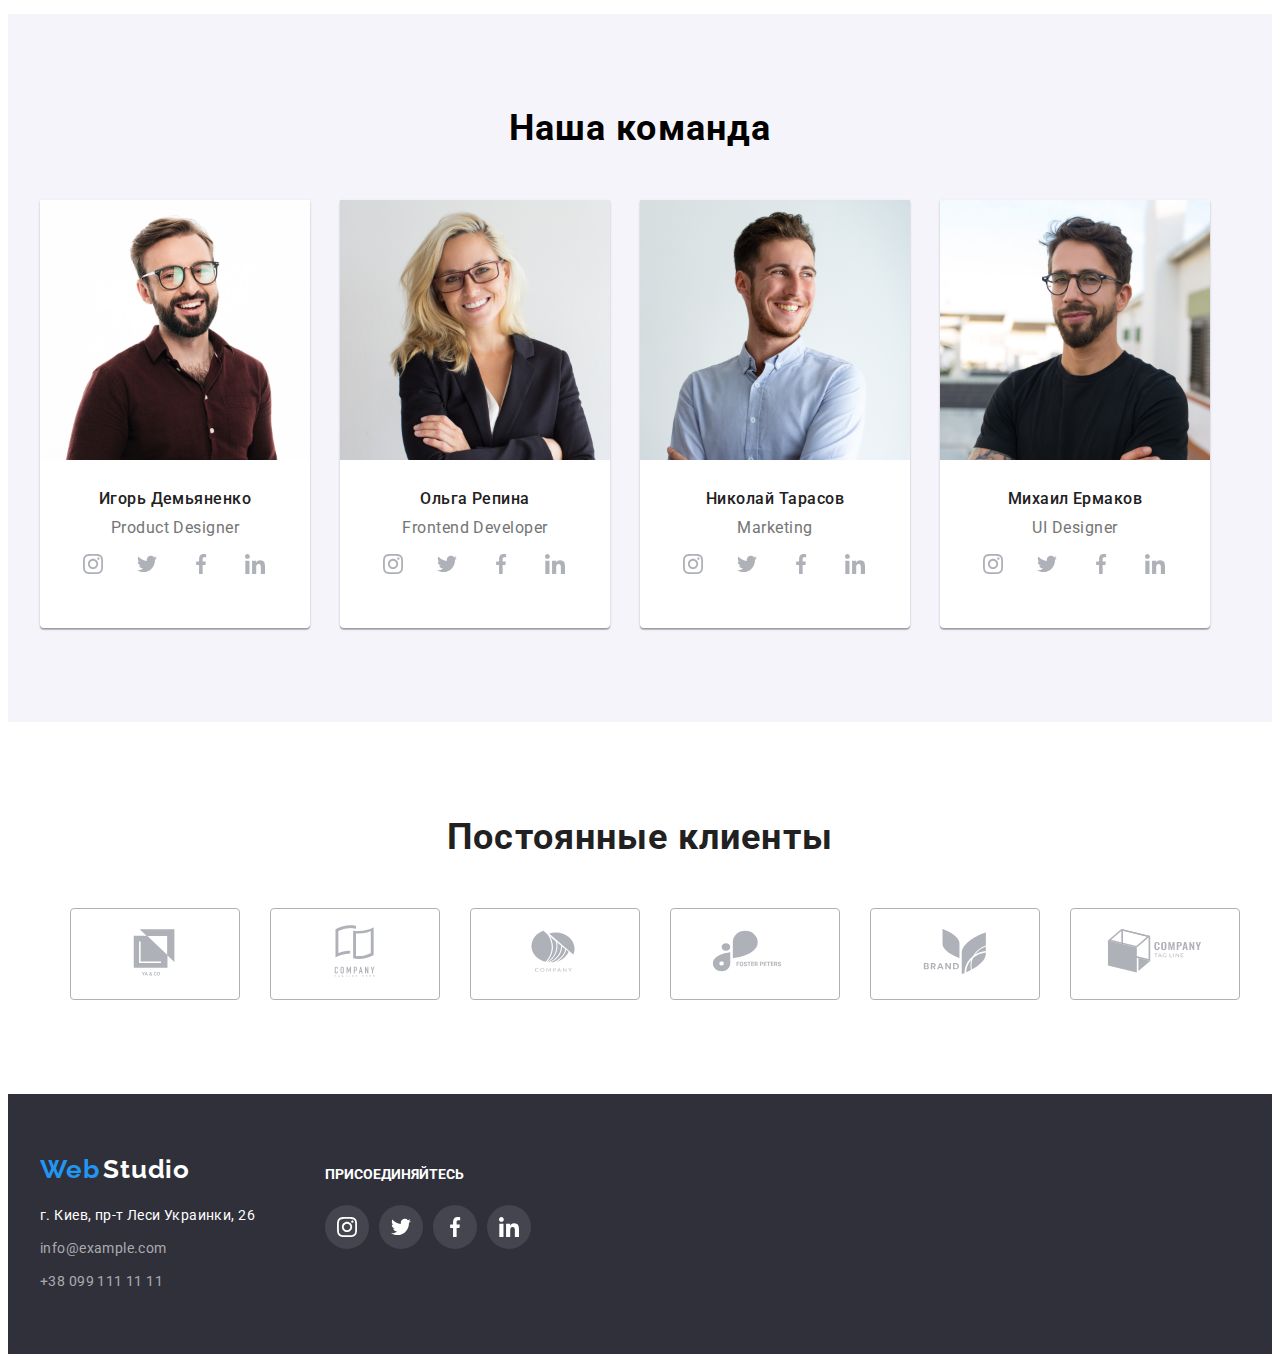
==== commit f6ca96c9: "Исправляет класс social svg" ====
--- a/index.html
+++ b/index.html
@@ -131,29 +131,29 @@
                     <p class="empl-item">Product Designer</p>
                     <ul class="social list">
                         <li class="social-logo"> 
-                            <a href="" class="social__link">
-                                <svg class="socail-svg " width="20px" height="20px">
+                            <a class="social-link" href="" >
+                                <svg class="social-svg " width="20px" height="20px">
                                     <use href="./images/sprite.svg#icon-instagram"></use>
                                 </svg>
                             </a>
                         </li>
                         <li class="social-logo">
                             <a href="" class="social__link">
-                                <svg class="socail-svg" width="20px" height="20px">
+                                <svg class="social-svg" width="20px" height="20px">
                                     <use href="./images/sprite.svg#icon-twitter"></use>
                                 </svg>
                             </a>
                         </li>
                         <li class="social-logo">
                             <a href="" class="social__link">
-                                <svg class="socail-svg" width="20px" height="20px">
+                                <svg class="social-svg" width="20px" height="20px">
                                     <use class="social-facebook" href="./images/sprite.svg#icon-facebook"></use>
                                 </svg>
                             </a>
                         </li>
                         <li class="social-logo">
                             <a href="" class="social__link">
-                                <svg class="socail-svg" width="20px" height="20px">
+                                <svg class="social-svg" width="20px" height="20px">
                                     <use href="./images/sprite.svg#icon-linkedin"></use>
                                 </svg>
                             </a>
@@ -170,28 +170,28 @@
                     <ul class="social list">
                         <li class="social-logo">
                             <a href="" class="social__link">
-                                <svg class="socail-svg " width="20px" height="20px">
+                                <svg class="social-svg " width="20px" height="20px">
                                     <use href="./images/sprite.svg#icon-instagram"></use>
                                 </svg>
                             </a>
                         </li>
                         <li class="social-logo">
                             <a href="" class="social__link">
-                                <svg class="socail-svg" width="20px" height="20px">
+                                <svg class="social-svg" width="20px" height="20px">
                                     <use href="./images/sprite.svg#icon-twitter"></use>
                                 </svg>
                             </a>
                         </li>
                         <li class="social-logo">
                             <a href="" class="social__link">
-                                <svg class="socail-svg" width="20px" height="20px">
+                                <svg class="social-svg" width="20px" height="20px">
                                     <use class="social-facebook" href="./images/sprite.svg#icon-facebook"></use>
                                 </svg>
                             </a>
                         </li>
                         <li class="social-logo">
                             <a href="" class="social__link">
-                                <svg class="socail-svg" width="20px" height="20px">
+                                <svg class="social-svg" width="20px" height="20px">
                                     <use href="./images/sprite.svg#icon-linkedin"></use>
                                 </svg>
                             </a>
@@ -208,28 +208,28 @@
                     <ul class="social list">
                         <li class="social-logo">
                             <a href="" class="social__link">
-                                <svg class="socail-svg " width="20px" height="20px">
+                                <svg class="social-svg " width="20px" height="20px">
                                     <use href="./images/sprite.svg#icon-instagram"></use>
                                 </svg>
                             </a>
                         </li>
                         <li class="social-logo">
                             <a href="" class="social__link">
-                                <svg class="socail-svg" width="20px" height="20px">
+                                <svg class="social-svg" width="20px" height="20px">
                                     <use href="./images/sprite.svg#icon-twitter"></use>
                                 </svg>
                             </a>
                         </li>
                         <li class="social-logo">
                             <a href="" class="social__link">
-                                <svg class="socail-svg" width="20px" height="20px">
+                                <svg class="social-svg" width="20px" height="20px">
                                     <use class="social-facebook" href="./images/sprite.svg#icon-facebook"></use>
                                 </svg>
                             </a>
                         </li>
                         <li class="social-logo">
                             <a href="" class="social__link">
-                                <svg class="socail-svg" width="20px" height="20px">
+                                <svg class="social-svg" width="20px" height="20px">
                                     <use href="./images/sprite.svg#icon-linkedin"></use>
                                 </svg>
                             </a>
@@ -245,28 +245,28 @@
                     <ul class="social list">
                         <li class="social-logo">
                             <a href="" class="social__link">
-                                <svg class="socail-svg " width="20px" height="20px">
+                                <svg class="social-svg " width="20px" height="20px">
                                     <use href="./images/sprite.svg#icon-instagram"></use>
                                 </svg>
                             </a>
                         </li>
                         <li class="social-logo">
                             <a href="" class="social__link">
-                                <svg class="socail-svg" width="20px" height="20px">
+                                <svg class="social-svg" width="20px" height="20px">
                                     <use href="./images/sprite.svg#icon-twitter"></use>
                                 </svg>
                             </a>
                         </li>
                         <li class="social-logo">
                             <a href="" class="social__link">
-                                <svg class="socail-svg" width="20px" height="20px">
+                                <svg class="social-svg" width="20px" height="20px">
                                     <use class="social-facebook" href="./images/sprite.svg#icon-facebook"></use>
                                 </svg>
                             </a>
                         </li>
                         <li class="social-logo">
                             <a href="" class="social__link">
-                                <svg class="socail-svg" width="20px" height="20px">
+                                <svg class="social-svg" width="20px" height="20px">
                                     <use href="./images/sprite.svg#icon-linkedin"></use>
                                 </svg>
                             </a>
@@ -359,28 +359,28 @@
                     <li class="footer-item">
                         <a href="" class="social__link">
                             <svg class="footer-svg " width="20px" height="20px">
-                                <use href="./images/sprite.svg#icon-instagram"></use>
+                                <use class="footer-icon" href="./images/sprite.svg#icon-instagram"></use>
                             </svg>
                         </a>
                     </li>
                     <li class="footer-item">
                         <a href="" class="social__link">
                             <svg class="footer-svg " width="20px" height="20px">
-                                <use href="./images/sprite.svg#icon-twitter"></use>
+                                <use class="footer-icon" href="./images/sprite.svg#icon-twitter"></use>
                             </svg>
                         </a>
                     </li>
                     <li class="footer-item">
                         <a href="" class="social__link">
                             <svg class="footer-svg " width="20px" height="20px">
-                                <use href="./images/sprite.svg#icon-facebook"></use>
+                                <use class="footer-icon" href="./images/sprite.svg#icon-facebook"></use>
                             </svg>
                         </a>
                     </li>
                     <li class="footer-item">
                         <a href="" class="social__link">
                             <svg class="footer-svg " width="20px" height="20px">
-                                <use href="./images/sprite.svg#icon-linkedin"></use>
+                                <use class="footer-icon" href="./images/sprite.svg#icon-linkedin"></use>
                             </svg>
                         </a>
                     </li>
--- a/css/styles.css
+++ b/css/styles.css
@@ -324,34 +324,46 @@
   p
 }
 
-.social {
-  align-items: center;
-  display: flex;
+.social{
+  align-items: center;
   justify-content: center;
-  padding-left: 32px;
-  padding-right: 32px;
+  display: flex;
   padding-top: 16px;
+  margin-left: 32px;
+  
 }
 
 .social-logo {
   align-items: center;
   justify-content: center;
-  display: flex;
+  margin-right: 10px; 
   width: 44px;
   height: 44px;
-}
-
-.socail-svg {
-  fill: #afb1b8;
+
+}
+
+.social-logo:nth(:last-child) {
+  margin-right: 10px;
+}
+
+.social-link {
+  align-items: center;
+  justify-content: center;
+  
+}
+
+.social-svg {
+  fill: #AFB1B8;
+}
+
+.social-svg:hover {
+  fill: var(--primary-title-color);
 }
 
 .social-logo:hover {
   border-radius: 50%;
   background-color: var(--accent-color);
-}
-
-.socail-svg:hover {
-  fill: #ffffff;
+  fill: var(--primary-title-color);
 }
 
 .clients {
@@ -485,6 +497,16 @@
   color: var(--third-text-color);
 }
 
+.footer-item {
+  border-radius: 50%;
+  background-color: rgba(255, 255, 255, 0.1);;
+  
+}
+
+.footer-icon {
+  fill: white;
+}
+
 .header-btn-list {
   text-align: center;
 }
@@ -622,6 +644,7 @@
 }
 
 .footer-item:hover {
+  fill: white;
   background-color: var(--accent-color);
   border-radius: 50%;
   
@@ -631,16 +654,4 @@
   background-color: var(--accent-color);
 }
 
-.social__link {
-  width: 44px;
-  height: 44px;
-  display: block;
-  border-radius: 50%;
-  color: #ffffff;
-  background-color: #ffffff10;
-}
-
-.social__link:hover {
-  color: #ffffff;
-  background-color: var(--accent-color);
-}
+
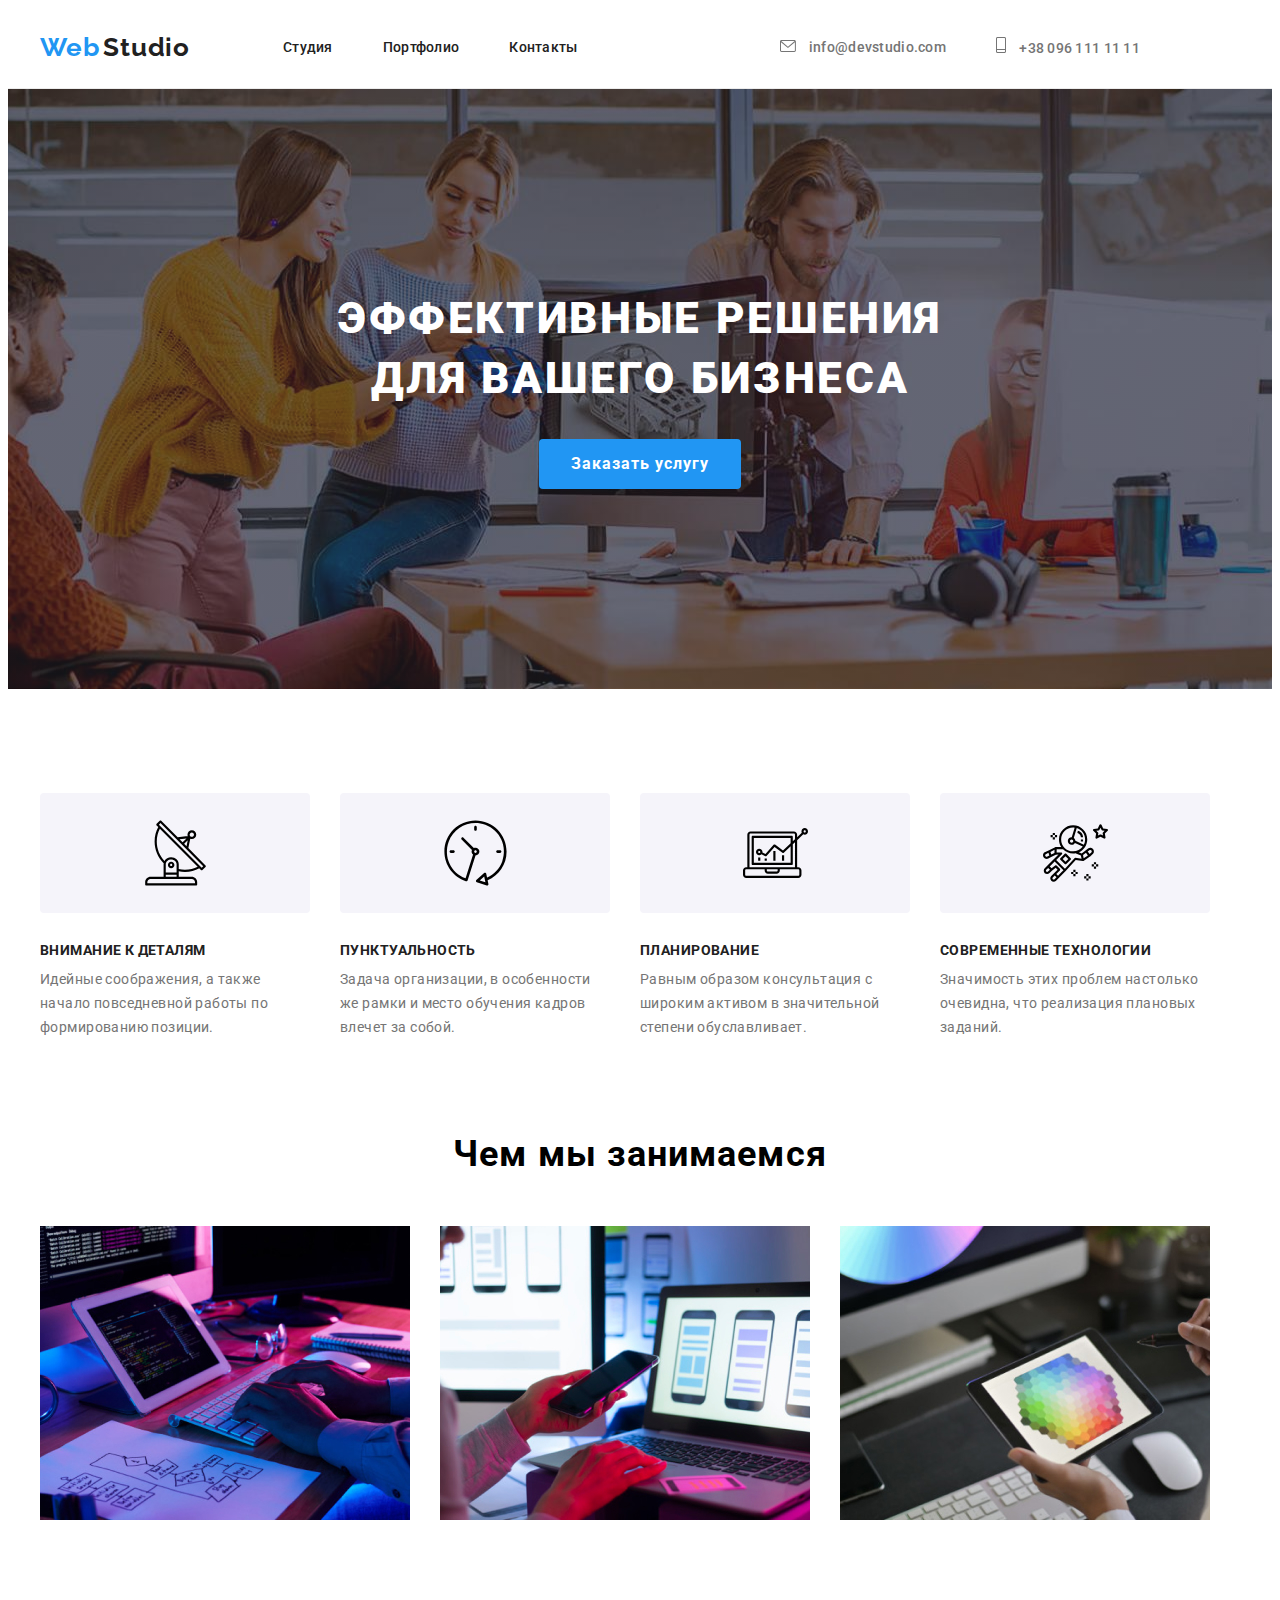
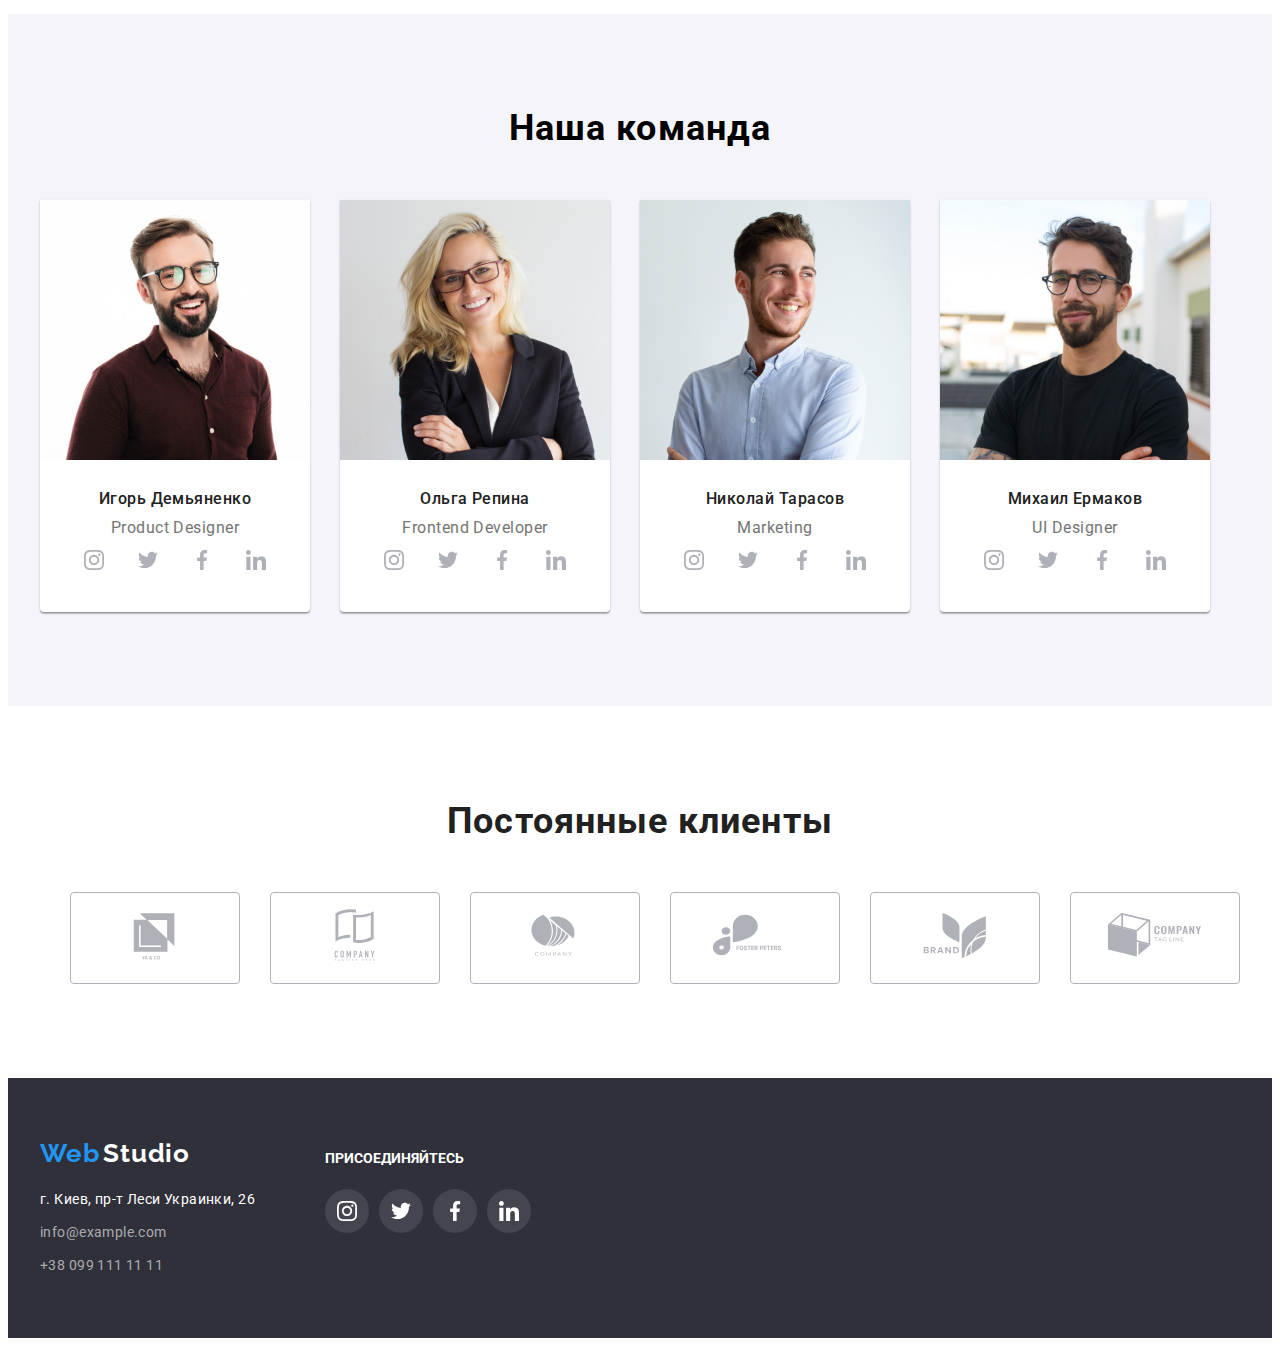
==== commit 021f996d: "Исправляет хедер, иконки" ====
--- a/index.html
+++ b/index.html
@@ -35,17 +35,17 @@
 
             </nav>
             <ul class="header-contacts-link list">
-                <li><a class="header-contacts-link link " href="mailto:info@devstudio.com">
+                <li> <a class="header-contact-link link"  href="mailto:info@devstudio.com">
                     <svg class="contact-icon" width="16" height="12">
                         <use href="./images/sprite.svg#icon-mail"></use>
                     </svg>
-                    info@devstudio.com</a></li>
+                      info@devstudio.com</a></li>
                 
-                <li><a class="header-contacts-link" href="tel:+380961111111"></a>
+                <li>  <a class="header-contact-link link" href="tel:+380961111111">
                     <svg class="contact-icon" width="10" height="16">
                         <use href="./images/sprite.svg#icon-phone"></use>
                     </svg>
-                    +38 096 111 11 11</li>
+                    +38 096 111 11 11</a></li>
             </ul>
         </div>
     </header>
@@ -138,21 +138,21 @@
                             </a>
                         </li>
                         <li class="social-logo">
-                            <a href="" class="social__link">
+                            <a href="" class="social-link">
                                 <svg class="social-svg" width="20px" height="20px">
                                     <use href="./images/sprite.svg#icon-twitter"></use>
                                 </svg>
                             </a>
                         </li>
                         <li class="social-logo">
-                            <a href="" class="social__link">
+                            <a href="" class="social-link">
                                 <svg class="social-svg" width="20px" height="20px">
                                     <use class="social-facebook" href="./images/sprite.svg#icon-facebook"></use>
                                 </svg>
                             </a>
                         </li>
                         <li class="social-logo">
-                            <a href="" class="social__link">
+                            <a href="" class="social-link">
                                 <svg class="social-svg" width="20px" height="20px">
                                     <use href="./images/sprite.svg#icon-linkedin"></use>
                                 </svg>
@@ -169,28 +169,28 @@
                     <p class="empl-item">Frontend Developer</p>
                     <ul class="social list">
                         <li class="social-logo">
-                            <a href="" class="social__link">
+                            <a href="" class="social-link">
                                 <svg class="social-svg " width="20px" height="20px">
                                     <use href="./images/sprite.svg#icon-instagram"></use>
                                 </svg>
                             </a>
                         </li>
                         <li class="social-logo">
-                            <a href="" class="social__link">
+                            <a href="" class="social-link">
                                 <svg class="social-svg" width="20px" height="20px">
                                     <use href="./images/sprite.svg#icon-twitter"></use>
                                 </svg>
                             </a>
                         </li>
                         <li class="social-logo">
-                            <a href="" class="social__link">
+                            <a href="" class="social-link">
                                 <svg class="social-svg" width="20px" height="20px">
                                     <use class="social-facebook" href="./images/sprite.svg#icon-facebook"></use>
                                 </svg>
                             </a>
                         </li>
                         <li class="social-logo">
-                            <a href="" class="social__link">
+                            <a href="" class="social-link">
                                 <svg class="social-svg" width="20px" height="20px">
                                     <use href="./images/sprite.svg#icon-linkedin"></use>
                                 </svg>
@@ -207,28 +207,28 @@
                     <p class="empl-item">Marketing</p>
                     <ul class="social list">
                         <li class="social-logo">
-                            <a href="" class="social__link">
+                            <a href="" class="social-link">
                                 <svg class="social-svg " width="20px" height="20px">
                                     <use href="./images/sprite.svg#icon-instagram"></use>
                                 </svg>
                             </a>
                         </li>
                         <li class="social-logo">
-                            <a href="" class="social__link">
+                            <a href="" class="social-link">
                                 <svg class="social-svg" width="20px" height="20px">
                                     <use href="./images/sprite.svg#icon-twitter"></use>
                                 </svg>
                             </a>
                         </li>
                         <li class="social-logo">
-                            <a href="" class="social__link">
+                            <a href="" class="social-link">
                                 <svg class="social-svg" width="20px" height="20px">
                                     <use class="social-facebook" href="./images/sprite.svg#icon-facebook"></use>
                                 </svg>
                             </a>
                         </li>
                         <li class="social-logo">
-                            <a href="" class="social__link">
+                            <a href="" class="social-link">
                                 <svg class="social-svg" width="20px" height="20px">
                                     <use href="./images/sprite.svg#icon-linkedin"></use>
                                 </svg>
@@ -244,28 +244,28 @@
                     <p class="empl-item">UI Designer</p>
                     <ul class="social list">
                         <li class="social-logo">
-                            <a href="" class="social__link">
+                            <a href="" class="social-link">
                                 <svg class="social-svg " width="20px" height="20px">
                                     <use href="./images/sprite.svg#icon-instagram"></use>
                                 </svg>
                             </a>
                         </li>
                         <li class="social-logo">
-                            <a href="" class="social__link">
+                            <a href="" class="social-link">
                                 <svg class="social-svg" width="20px" height="20px">
                                     <use href="./images/sprite.svg#icon-twitter"></use>
                                 </svg>
                             </a>
                         </li>
                         <li class="social-logo">
-                            <a href="" class="social__link">
+                            <a href="" class="social-link">
                                 <svg class="social-svg" width="20px" height="20px">
                                     <use class="social-facebook" href="./images/sprite.svg#icon-facebook"></use>
                                 </svg>
                             </a>
                         </li>
                         <li class="social-logo">
-                            <a href="" class="social__link">
+                            <a href="" class="social-link">
                                 <svg class="social-svg" width="20px" height="20px">
                                     <use href="./images/sprite.svg#icon-linkedin"></use>
                                 </svg>
--- a/css/styles.css
+++ b/css/styles.css
@@ -81,7 +81,7 @@
 }
 
 .header-contacts-link {
-  display: flex;
+  display: inline-flex;
   align-items: center;
   margin-right: 50px;
   margin-left: auto;
@@ -112,6 +112,10 @@
 }
 
 .header-link:hover {
+  color: var(--accent-color);
+}
+
+.header-link:focus {
   color: var(--accent-color);
 }
 
@@ -125,15 +129,24 @@
   color: var(--secondary-title-color);
 }
 
-.header-contacts-link:hover {
+.header-contact-link:hover {
   color: var(--accent-color);
 }
 .header-contacts-link:focus {
   color: var(--accent-color);
 }
 
-.header-contacts-link {
-  font-family: Roboto;
+.header-contact-link:hover>.contact-icon {
+  fill: var(--accent-color);
+}
+
+.header-contact-link:focus>.contact-icon {
+  fill: var(--accent-color);
+}
+
+.header-contact-link {
+  font-family: Roboto;
+  margin-right: 50px;
   font-style: normal;
   font-weight: 500;
   font-size: 14px;
@@ -147,9 +160,7 @@
   fill: #757575;
 }
 
-.contact-icon:hover {
-  fill: #2196f3;
-}
+
 
 .hero {
   background-image: linear-gradient(
@@ -326,34 +337,41 @@
 
 .social{
   align-items: center;
-  justify-content: center;
-  display: flex;
+  justify-content: space-between;
+  display: flex;r
   padding-top: 16px;
-  margin-left: 32px;
-  
+  padding: 0 32px;
+  list-style: none; 
 }
 
 .social-logo {
-  align-items: center;
-  justify-content: center;
-  margin-right: 10px; 
   width: 44px;
   height: 44px;
-
-}
-
-.social-logo:nth(:last-child) {
-  margin-right: 10px;
 }
 
 .social-link {
-  align-items: center;
-  justify-content: center;
+   width: 44px;
+  height: 44px;
+  display: block;
+  border-radius: 50%;
+  color: #afb1b8;
+  background-color: white;
+}
+
+.social-link:hover {
+  color: #ffffff;
+  background-color: var(--accent-color);
+}
+
+.social-link:focus {
+  color: #ffffff;
+  background-color: var(--accent-color);
+}
+
+.social-svg {
+  margin: 12px 0px 0px 12px;
+  fill: currentColor;
   
-}
-
-.social-svg {
-  fill: #AFB1B8;
 }
 
 .social-svg:hover {
@@ -539,7 +557,7 @@
 
 .portfolio-page {
   padding-top: 94px;
-  padding-bottom: 50px;
+  padding-bottom: 94px;
 }
 
 .portfolio {
@@ -578,7 +596,7 @@
 .project-list {
   display: flex;
   flex-wrap: wrap;
-  padding-bottom: 94px;
+
 }
 
 .project-list-item {
